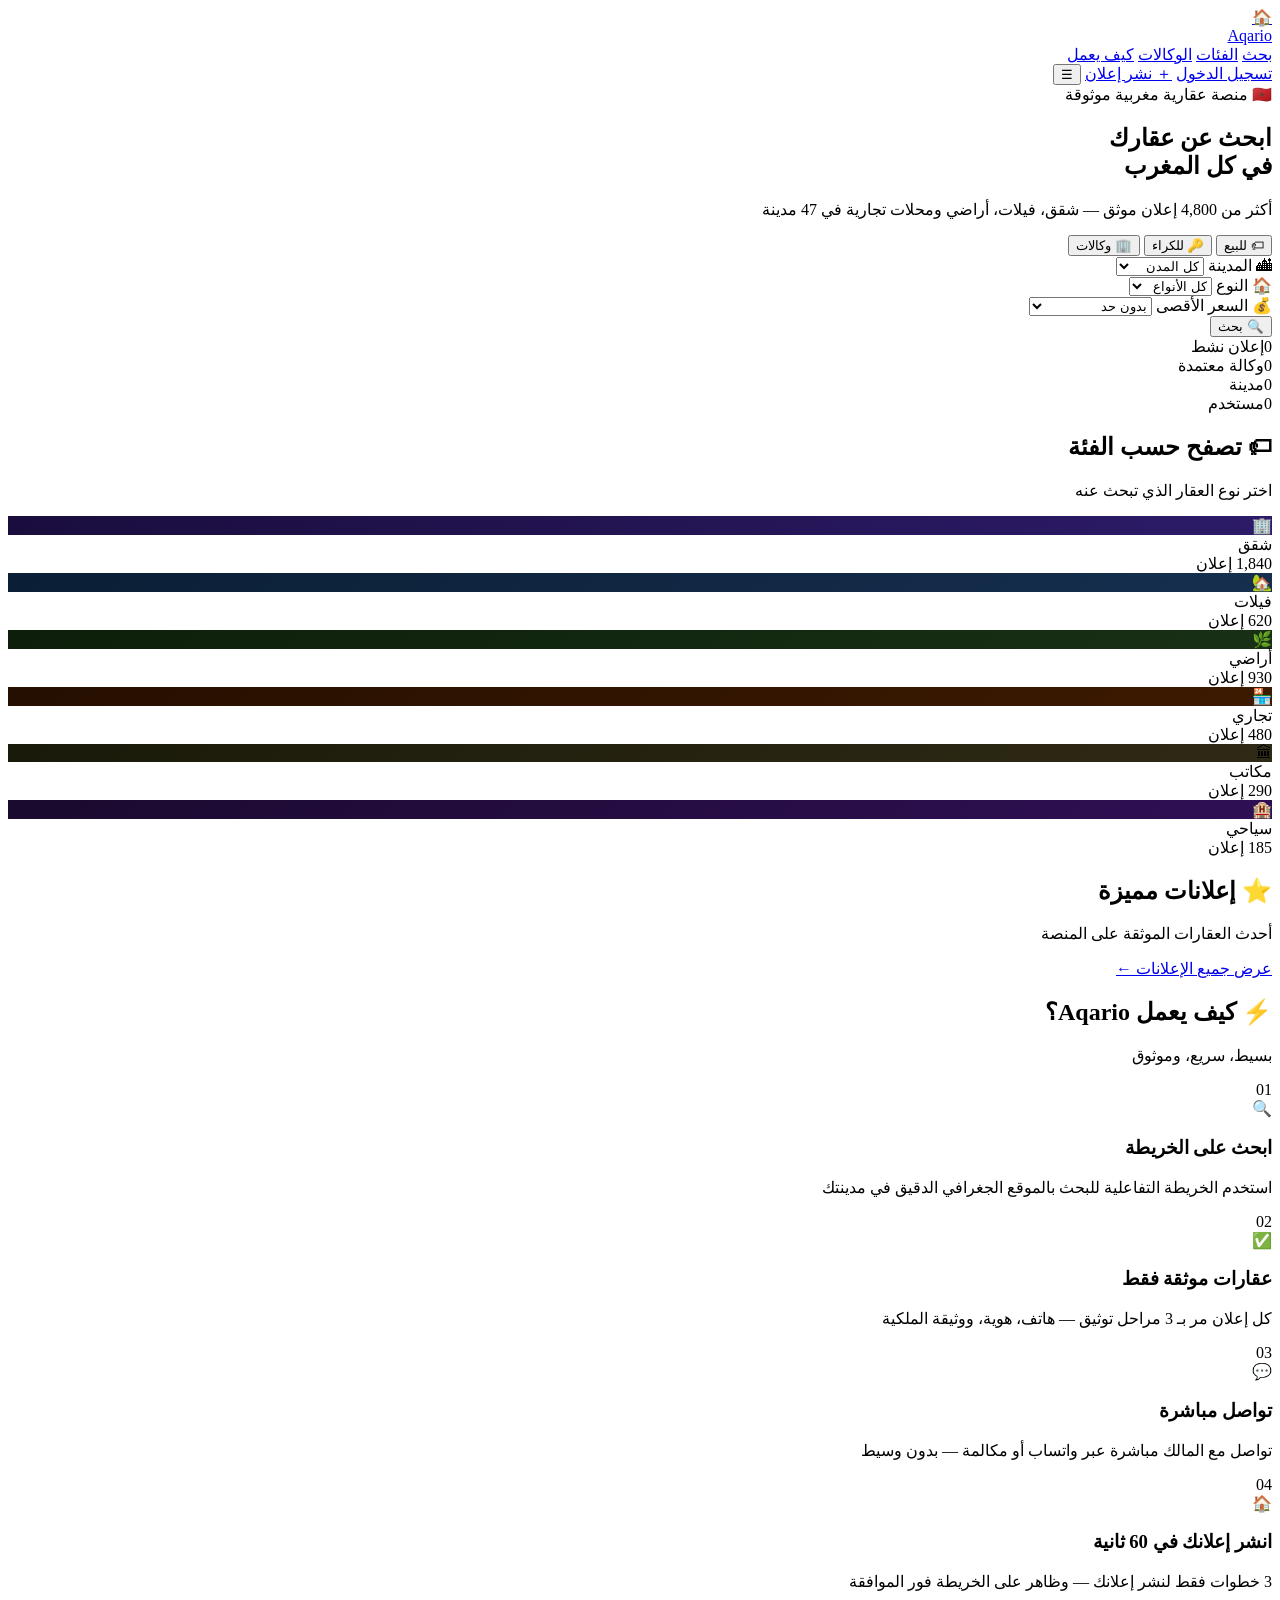
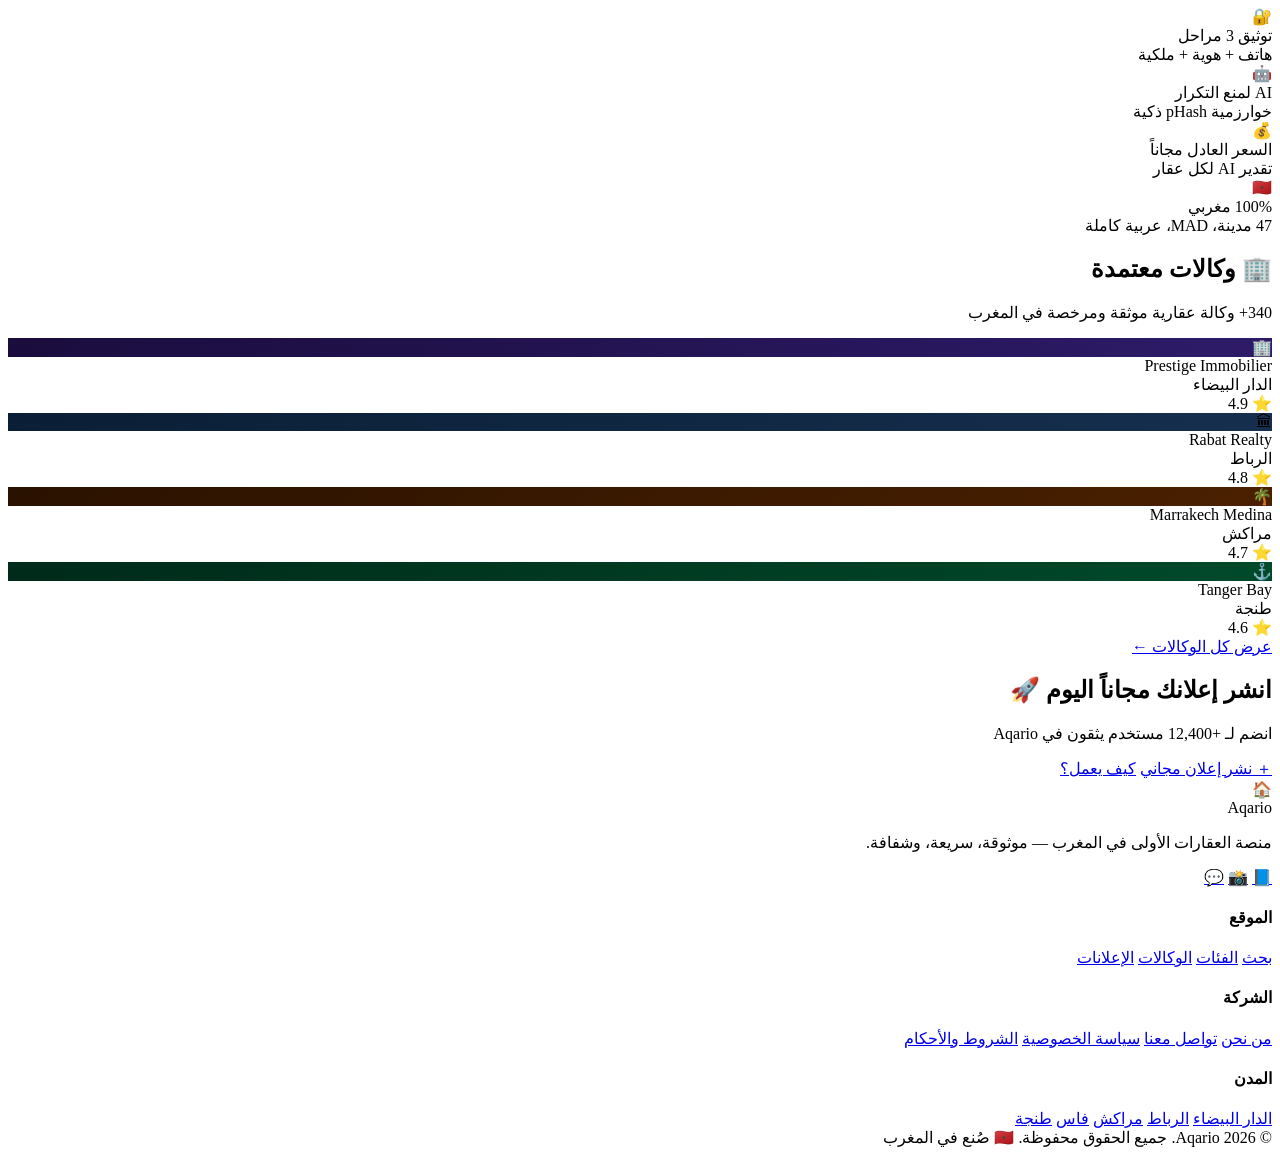
==== index.html @ 3105e743 "Add files via upload" ====
<!DOCTYPE html>
<html lang="ar" dir="rtl">
<head>
<meta charset="UTF-8">
<meta name="viewport" content="width=device-width, initial-scale=1.0">
<meta name="description" content="Aqario — منصة العقارات الأولى في المغرب. ابحث عن شقة، فيلا، أرض أو محل تجاري بسهولة وثقة.">
<meta property="og:title" content="Aqario — عقارات المغرب">
<meta property="og:description" content="منصة عقارية موثوقة للمغرب — بيع، كراء، وكالات معتمدة">
<meta property="og:image" content="images/og-cover.png">
<title>Aqario — عقارات المغرب</title>
<link rel="stylesheet" href="style.css">
<link rel="icon" href="images/favicon.png" type="image/png">
<link rel="manifest" href="manifest.json">
<link href="https://fonts.googleapis.com/css2?family=Cairo:wght@300;400;600;700;900&family=Tajawal:wght@700;800;900&display=swap" rel="stylesheet">
</head>
<body>

<!-- ══ NAV ══ -->
<nav class="navbar" id="navbar">
  <div class="nav-inner">
    <a href="index.html" class="logo">
      <div class="logo-mark">🏠</div>
      <span>Aqario</span>
    </a>
    <div class="nav-links" id="navLinks">
      <a href="#search">بحث</a>
      <a href="#categories">الفئات</a>
      <a href="#agencies">الوكالات</a>
      <a href="#how">كيف يعمل</a>
    </div>
    <div class="nav-right">
      <a href="#search" class="btn-outline">تسجيل الدخول</a>
      <a href="#search" class="btn-primary">＋ نشر إعلان</a>
      <button class="hamburger" id="hamburger" onclick="toggleMenu()">☰</button>
    </div>
  </div>
</nav>

<!-- ══ HERO ══ -->
<section class="hero" id="home">
  <div class="hero-bg">
    <div class="hero-orb orb1"></div>
    <div class="hero-orb orb2"></div>
    <div class="hero-grid"></div>
  </div>
  <div class="hero-content">
    <div class="hero-badge">🇲🇦 منصة عقارية مغربية موثوقة</div>
    <h1 class="hero-title">
      ابحث عن عقارك<br>
      <span class="gradient-text">في كل المغرب</span>
    </h1>
    <p class="hero-sub">أكثر من 4,800 إعلان موثق — شقق، فيلات، أراضي ومحلات تجارية في 47 مدينة</p>

    <!-- Search Box -->
    <div class="search-card" id="search">
      <div class="search-tabs">
        <button class="stab active" onclick="switchTab(this,'sale')">🏷 للبيع</button>
        <button class="stab" onclick="switchTab(this,'rent')">🔑 للكراء</button>
        <button class="stab" onclick="switchTab(this,'agencies')">🏢 وكالات</button>
      </div>
      <div class="search-fields">
        <div class="sf-group">
          <label>🏙 المدينة</label>
          <select id="citySelect">
            <option value="">كل المدن</option>
            <option>الدار البيضاء</option>
            <option>الرباط</option>
            <option>مراكش</option>
            <option>فاس</option>
            <option>طنجة</option>
            <option>أكادير</option>
            <option>مكناس</option>
            <option>وجدة</option>
          </select>
        </div>
        <div class="sf-group">
          <label>🏠 النوع</label>
          <select id="typeSelect">
            <option value="">كل الأنواع</option>
            <option>شقة</option>
            <option>فيلا</option>
            <option>أرض</option>
            <option>محل تجاري</option>
            <option>مكتب</option>
          </select>
        </div>
        <div class="sf-group">
          <label>💰 السعر الأقصى</label>
          <select id="priceSelect">
            <option value="">بدون حد</option>
            <option>500,000 MAD</option>
            <option>1,000,000 MAD</option>
            <option>2,000,000 MAD</option>
            <option>5,000,000 MAD</option>
            <option>+5,000,000 MAD</option>
          </select>
        </div>
        <button class="search-btn" onclick="doSearch()">🔍 بحث</button>
      </div>
    </div>

    <!-- Quick stats -->
    <div class="hero-stats">
      <div class="hs"><span class="hs-num" data-target="4800">0</span><span class="hs-lbl">إعلان نشط</span></div>
      <div class="hs-div"></div>
      <div class="hs"><span class="hs-num" data-target="340">0</span><span class="hs-lbl">وكالة معتمدة</span></div>
      <div class="hs-div"></div>
      <div class="hs"><span class="hs-num" data-target="47">0</span><span class="hs-lbl">مدينة</span></div>
      <div class="hs-div"></div>
      <div class="hs"><span class="hs-num" data-target="12400">0</span><span class="hs-lbl">مستخدم</span></div>
    </div>
  </div>
</section>

<!-- ══ CATEGORIES ══ -->
<section class="section" id="categories">
  <div class="container">
    <div class="section-head">
      <h2>🏷 تصفح حسب الفئة</h2>
      <p>اختر نوع العقار الذي تبحث عنه</p>
    </div>
    <div class="cat-grid">
      <div class="cat-card" onclick="filterCat('شقة')">
        <div class="cat-icon" style="background:linear-gradient(135deg,#1a0d3d,#2d1b69)">🏢</div>
        <div class="cat-name">شقق</div>
        <div class="cat-count">1,840 إعلان</div>
      </div>
      <div class="cat-card" onclick="filterCat('فيلا')">
        <div class="cat-icon" style="background:linear-gradient(135deg,#0a1f35,#162f4f)">🏡</div>
        <div class="cat-name">فيلات</div>
        <div class="cat-count">620 إعلان</div>
      </div>
      <div class="cat-card" onclick="filterCat('أرض')">
        <div class="cat-icon" style="background:linear-gradient(135deg,#0d1f0a,#183015)">🌿</div>
        <div class="cat-name">أراضي</div>
        <div class="cat-count">930 إعلان</div>
      </div>
      <div class="cat-card" onclick="filterCat('تجاري')">
        <div class="cat-icon" style="background:linear-gradient(135deg,#250f00,#3d1a00)">🏪</div>
        <div class="cat-name">تجاري</div>
        <div class="cat-count">480 إعلان</div>
      </div>
      <div class="cat-card" onclick="filterCat('مكتب')">
        <div class="cat-icon" style="background:linear-gradient(135deg,#1a1a0a,#2f2a15)">🏛</div>
        <div class="cat-name">مكاتب</div>
        <div class="cat-count">290 إعلان</div>
      </div>
      <div class="cat-card" onclick="filterCat('سياحي')">
        <div class="cat-icon" style="background:linear-gradient(135deg,#1a0a2e,#300f55)">🏨</div>
        <div class="cat-name">سياحي</div>
        <div class="cat-count">185 إعلان</div>
      </div>
    </div>
  </div>
</section>

<!-- ══ FEATURED LISTINGS ══ -->
<section class="section section-dark" id="listings">
  <div class="container">
    <div class="section-head">
      <h2>⭐ إعلانات مميزة</h2>
      <p>أحدث العقارات الموثقة على المنصة</p>
    </div>
    <div class="listings-grid" id="listingsGrid">
      <!-- rendered by JS -->
    </div>
    <div class="center-btn">
      <a href="#search" class="btn-primary-lg">عرض جميع الإعلانات ←</a>
    </div>
  </div>
</section>

<!-- ══ HOW IT WORKS ══ -->
<section class="section" id="how">
  <div class="container">
    <div class="section-head">
      <h2>⚡ كيف يعمل Aqario؟</h2>
      <p>بسيط، سريع، وموثوق</p>
    </div>
    <div class="steps-grid">
      <div class="step-card">
        <div class="step-num">01</div>
        <div class="step-icon">🔍</div>
        <h3>ابحث على الخريطة</h3>
        <p>استخدم الخريطة التفاعلية للبحث بالموقع الجغرافي الدقيق في مدينتك</p>
      </div>
      <div class="step-card">
        <div class="step-num">02</div>
        <div class="step-icon">✅</div>
        <h3>عقارات موثقة فقط</h3>
        <p>كل إعلان مر بـ 3 مراحل توثيق — هاتف، هوية، ووثيقة الملكية</p>
      </div>
      <div class="step-card">
        <div class="step-num">03</div>
        <div class="step-icon">💬</div>
        <h3>تواصل مباشرة</h3>
        <p>تواصل مع المالك مباشرة عبر واتساب أو مكالمة — بدون وسيط</p>
      </div>
      <div class="step-card">
        <div class="step-num">04</div>
        <div class="step-icon">🏠</div>
        <h3>انشر إعلانك في 60 ثانية</h3>
        <p>3 خطوات فقط لنشر إعلانك — وظاهر على الخريطة فور الموافقة</p>
      </div>
    </div>
  </div>
</section>

<!-- ══ TRUST BADGES ══ -->
<section class="trust-section">
  <div class="container">
    <div class="trust-grid">
      <div class="trust-item">
        <span class="trust-icon">🔐</span>
        <div>
          <div class="trust-title">توثيق 3 مراحل</div>
          <div class="trust-sub">هاتف + هوية + ملكية</div>
        </div>
      </div>
      <div class="trust-item">
        <span class="trust-icon">🤖</span>
        <div>
          <div class="trust-title">AI لمنع التكرار</div>
          <div class="trust-sub">خوارزمية pHash ذكية</div>
        </div>
      </div>
      <div class="trust-item">
        <span class="trust-icon">💰</span>
        <div>
          <div class="trust-title">السعر العادل مجاناً</div>
          <div class="trust-sub">تقدير AI لكل عقار</div>
        </div>
      </div>
      <div class="trust-item">
        <span class="trust-icon">🇲🇦</span>
        <div>
          <div class="trust-title">100% مغربي</div>
          <div class="trust-sub">47 مدينة، MAD، عربية كاملة</div>
        </div>
      </div>
    </div>
  </div>
</section>

<!-- ══ AGENCIES ══ -->
<section class="section" id="agencies">
  <div class="container">
    <div class="section-head">
      <h2>🏢 وكالات معتمدة</h2>
      <p>340+ وكالة عقارية موثقة ومرخصة في المغرب</p>
    </div>
    <div class="agencies-grid">
      <div class="agency-mini">
        <div class="am-logo" style="background:linear-gradient(135deg,#1a0d3d,#2d1b69)">🏢</div>
        <div class="am-name">Prestige Immobilier</div>
        <div class="am-city">الدار البيضاء</div>
        <div class="am-rating">⭐ 4.9</div>
      </div>
      <div class="agency-mini">
        <div class="am-logo" style="background:linear-gradient(135deg,#0a1f35,#162f4f)">🏛</div>
        <div class="am-name">Rabat Realty</div>
        <div class="am-city">الرباط</div>
        <div class="am-rating">⭐ 4.8</div>
      </div>
      <div class="agency-mini">
        <div class="am-logo" style="background:linear-gradient(135deg,#2a1200,#4a2000)">🌴</div>
        <div class="am-name">Marrakech Medina</div>
        <div class="am-city">مراكش</div>
        <div class="am-rating">⭐ 4.7</div>
      </div>
      <div class="agency-mini">
        <div class="am-logo" style="background:linear-gradient(135deg,#002a1a,#004a2a)">⚓</div>
        <div class="am-name">Tanger Bay</div>
        <div class="am-city">طنجة</div>
        <div class="am-rating">⭐ 4.6</div>
      </div>
    </div>
    <div class="center-btn">
      <a href="#" class="btn-outline-lg">عرض كل الوكالات ←</a>
    </div>
  </div>
</section>

<!-- ══ CTA ══ -->
<section class="cta-section">
  <div class="cta-inner">
    <div class="cta-orb"></div>
    <h2>انشر إعلانك مجاناً اليوم 🚀</h2>
    <p>انضم لـ +12,400 مستخدم يثقون في Aqario</p>
    <div class="cta-btns">
      <a href="#search" class="btn-primary-lg">＋ نشر إعلان مجاني</a>
      <a href="#how" class="btn-ghost-lg">كيف يعمل؟</a>
    </div>
  </div>
</section>

<!-- ══ FOOTER ══ -->
<footer class="footer">
  <div class="container">
    <div class="footer-grid">
      <div class="footer-brand">
        <div class="logo" style="margin-bottom:12px">
          <div class="logo-mark">🏠</div>
          <span>Aqario</span>
        </div>
        <p>منصة العقارات الأولى في المغرب — موثوقة، سريعة، وشفافة.</p>
        <div class="social-row">
          <a href="#" class="soc">📘</a>
          <a href="#" class="soc">📸</a>
          <a href="#" class="soc">💬</a>
        </div>
      </div>
      <div class="footer-col">
        <h4>الموقع</h4>
        <a href="#search">بحث</a>
        <a href="#categories">الفئات</a>
        <a href="#agencies">الوكالات</a>
        <a href="#listings">الإعلانات</a>
      </div>
      <div class="footer-col">
        <h4>الشركة</h4>
        <a href="#">من نحن</a>
        <a href="#">تواصل معنا</a>
        <a href="privacy.html">سياسة الخصوصية</a>
        <a href="#">الشروط والأحكام</a>
      </div>
      <div class="footer-col">
        <h4>المدن</h4>
        <a href="#">الدار البيضاء</a>
        <a href="#">الرباط</a>
        <a href="#">مراكش</a>
        <a href="#">فاس</a>
        <a href="#">طنجة</a>
      </div>
    </div>
    <div class="footer-bottom">
      <span>© 2026 Aqario. جميع الحقوق محفوظة.</span>
      <span>🇲🇦 صُنع في المغرب</span>
    </div>
  </div>
</footer>

<script src="script.js"></script>
</body>
</html>
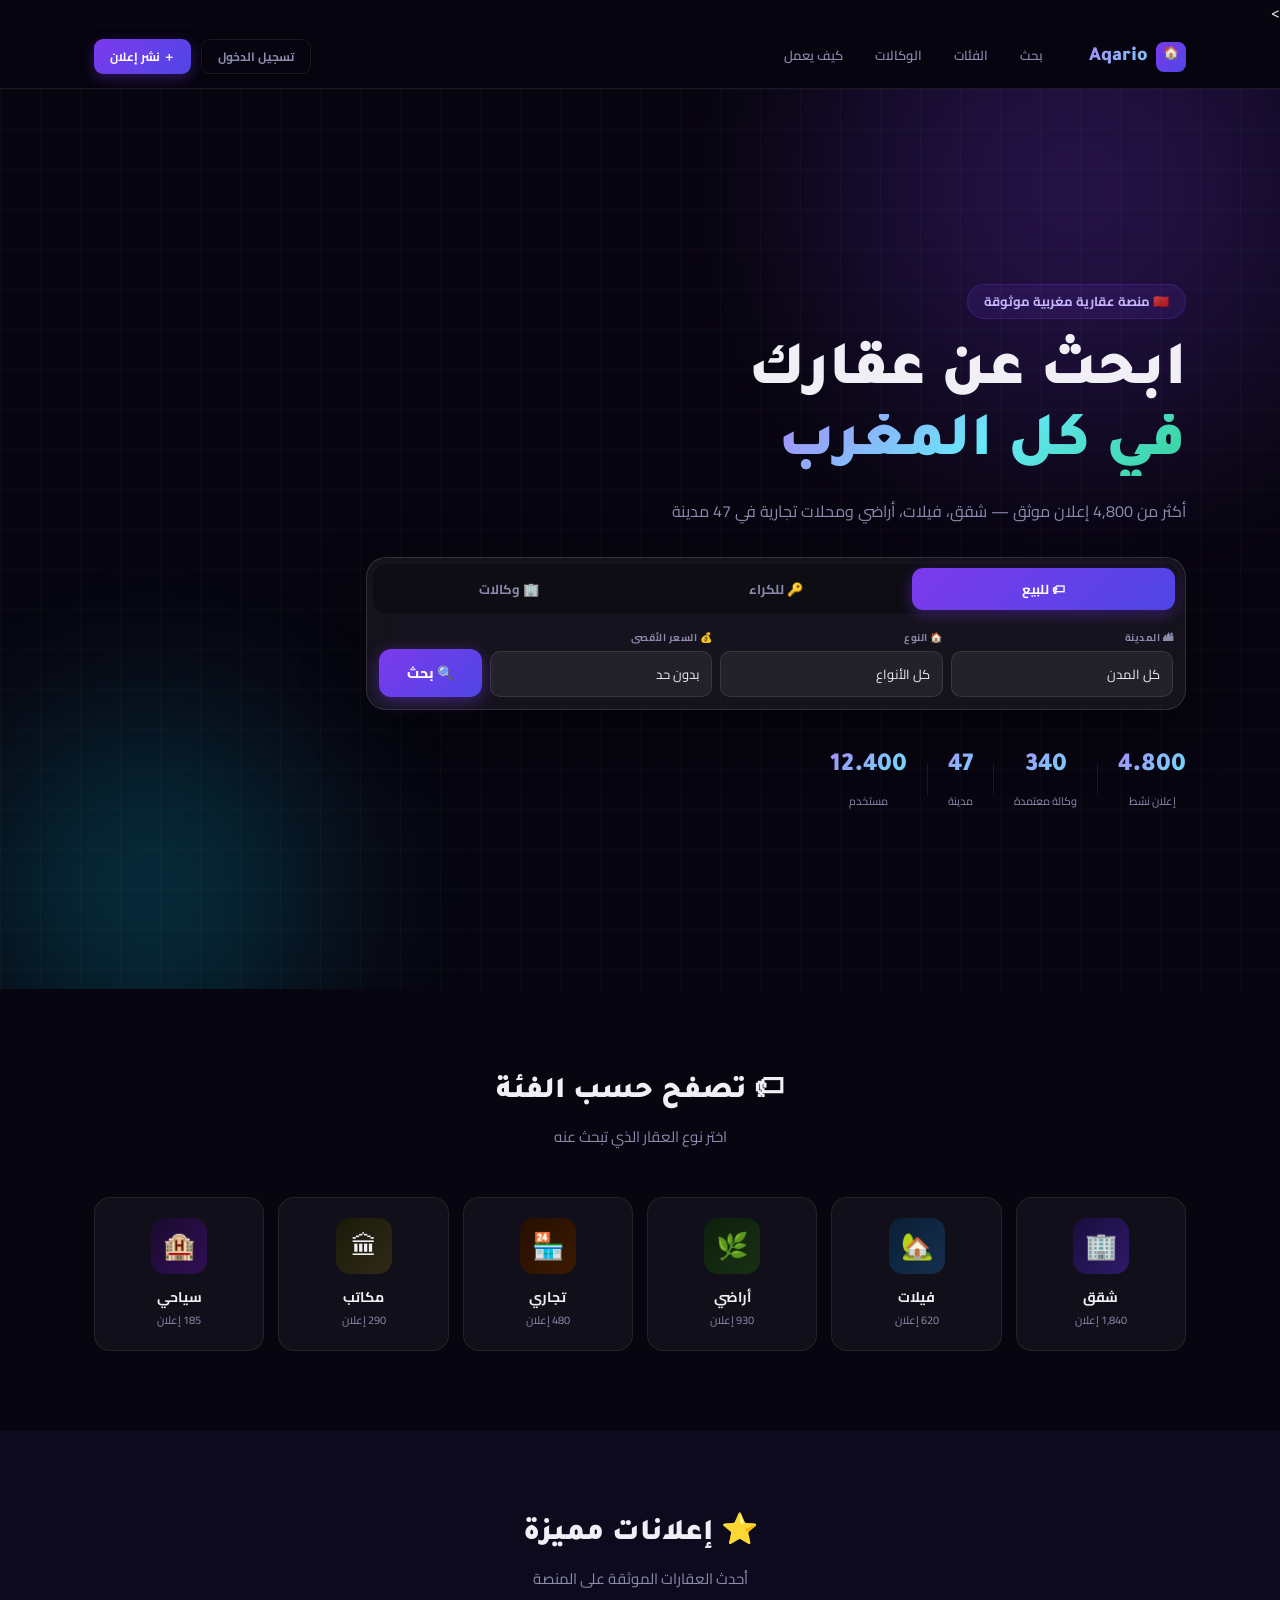
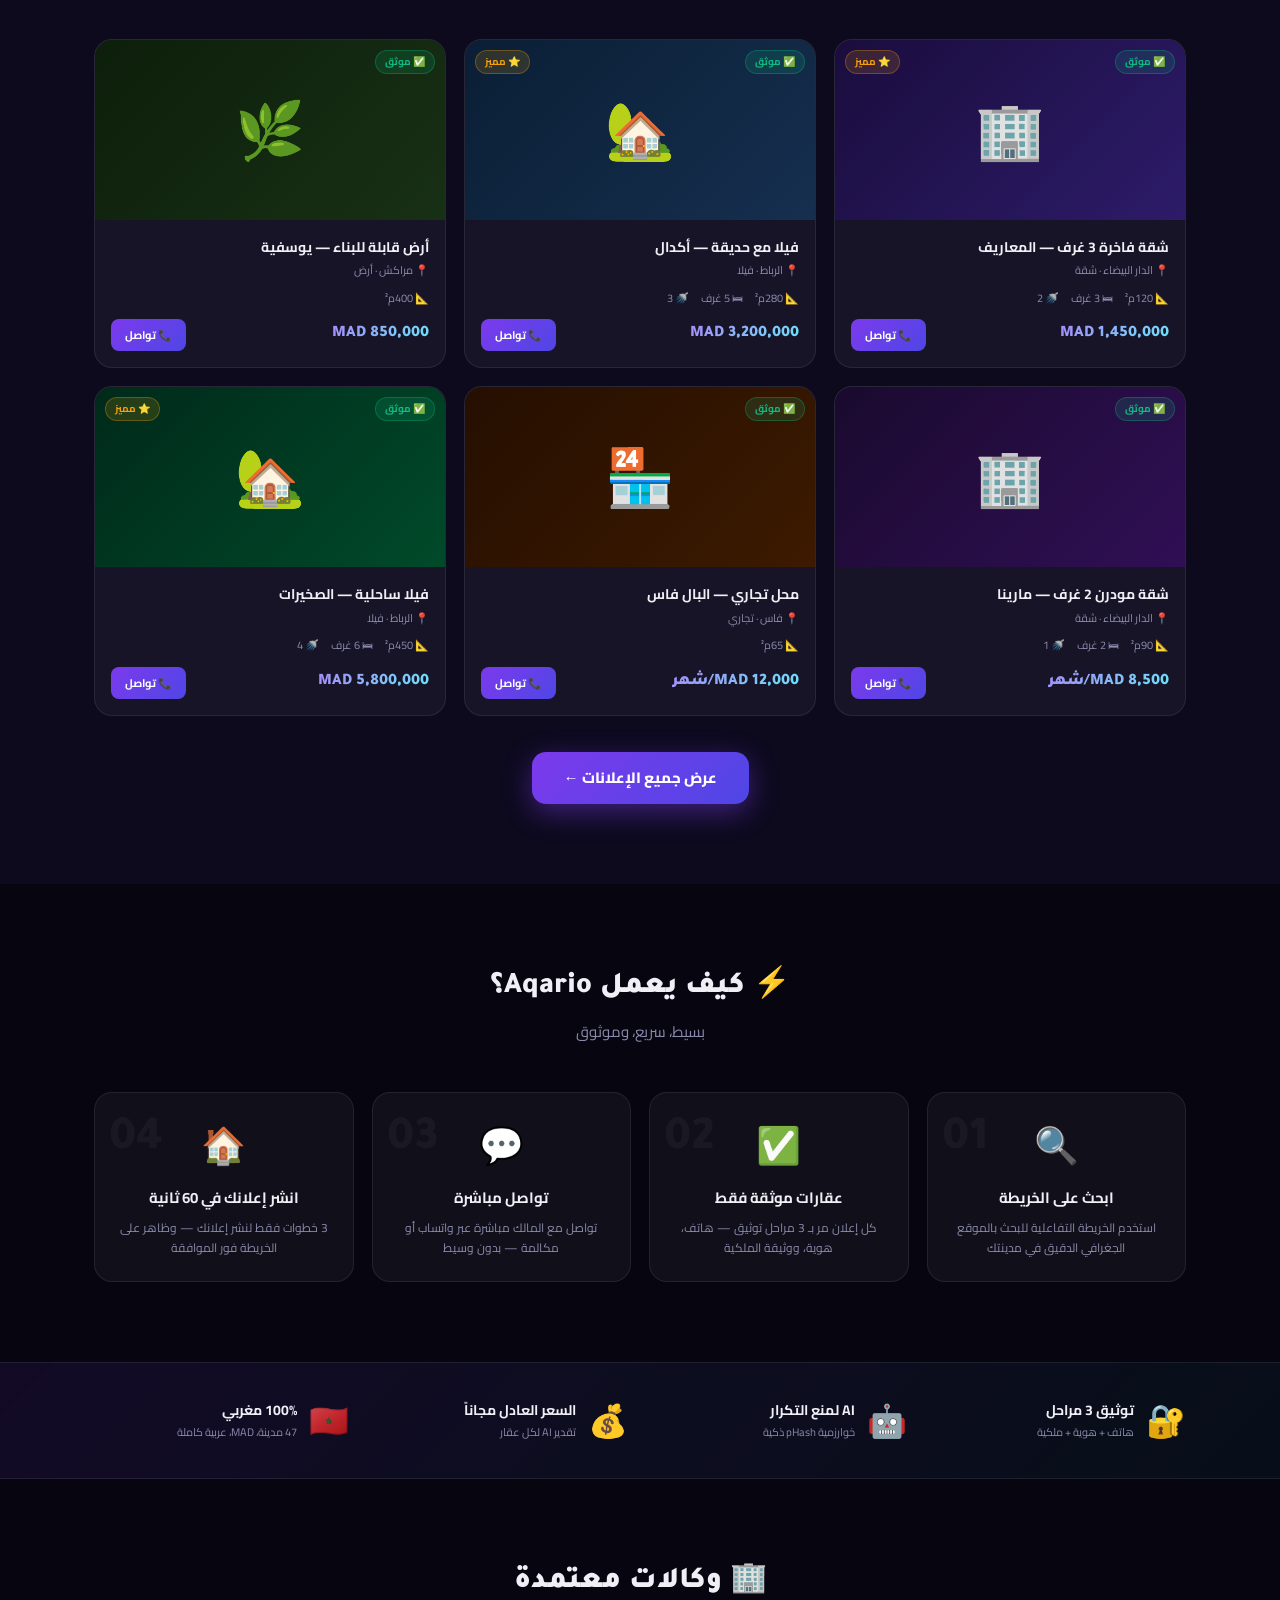
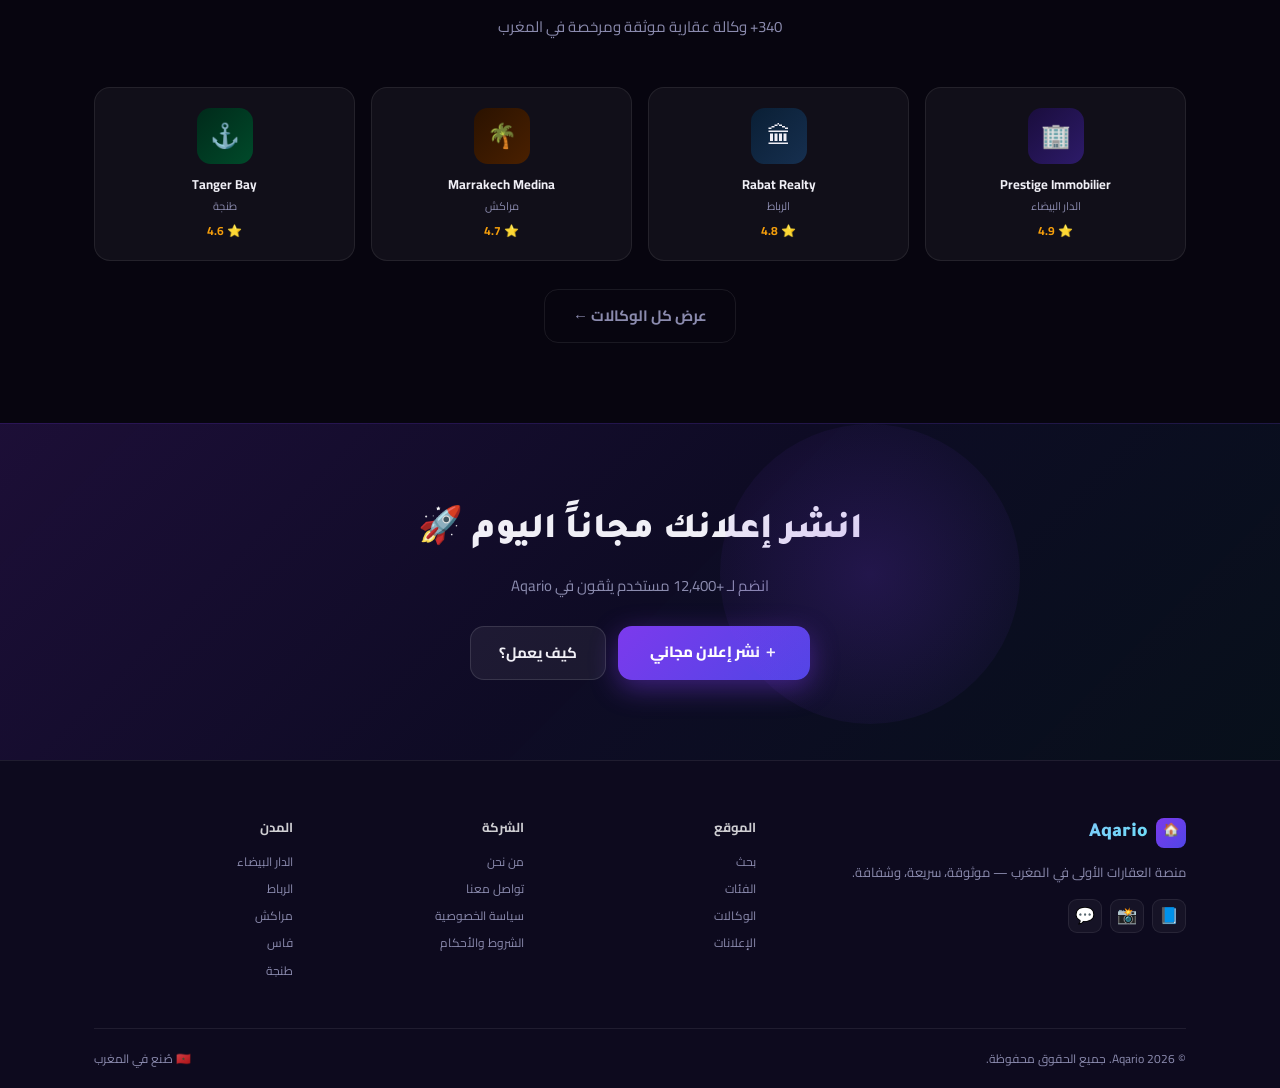
==== commit 199e972f: "Fix head tag and add favicon links" ====
--- a/index.html
+++ b/index.html
@@ -1,6 +1,7 @@
 <!DOCTYPE html>
 <html lang="ar" dir="rtl">
-<head>
+<head<link rel="icon" type="image/png" href="aqario-icon.png">
+<link rel="apple-touch-icon" href="aqario-icon.png">>
 <meta charset="UTF-8">
 <meta name="viewport" content="width=device-width, initial-scale=1.0">
 <meta name="description" content="Aqario — منصة العقارات الأولى في المغرب. ابحث عن شقة، فيلا، أرض أو محل تجاري بسهولة وثقة.">
--- a/style.css
+++ b/style.css
@@ -0,0 +1,495 @@
+/* ══════════════════════════════════════
+   AQARIO — style.css
+   منصة العقارات المغربية
+══════════════════════════════════════ */
+
+:root {
+  --bg:      #07050F;
+  --bg2:     #0D0A1E;
+  --bg3:     #110D25;
+  --card:    rgba(255,255,255,.045);
+  --border:  rgba(255,255,255,.08);
+  --primary: #7C3AED;
+  --accent:  #4F46E5;
+  --teal:    #06B6D4;
+  --gold:    #F59E0B;
+  --green:   #10B981;
+  --red:     #EF4444;
+  --text:    #F0EFF6;
+  --muted:   #8B8BAE;
+  --r:       14px;
+}
+
+/* ── RESET ── */
+*, *::before, *::after { margin:0; padding:0; box-sizing:border-box; }
+html { scroll-behavior: smooth; }
+body {
+  font-family: 'Cairo', sans-serif;
+  background: var(--bg);
+  color: var(--text);
+  overflow-x: hidden;
+  line-height: 1.6;
+}
+a { text-decoration: none; color: inherit; }
+img { max-width: 100%; display: block; }
+button { cursor: pointer; font-family: 'Cairo', sans-serif; }
+
+/* ── CONTAINER ── */
+.container { max-width: 1140px; margin: 0 auto; padding: 0 24px; }
+
+/* ── SCROLLBAR ── */
+::-webkit-scrollbar { width: 5px; }
+::-webkit-scrollbar-track { background: var(--bg2); }
+::-webkit-scrollbar-thumb { background: rgba(124,58,237,.4); border-radius: 4px; }
+
+/* ══ NAVBAR ═════════════════════════════════════════════ */
+.navbar {
+  position: sticky; top: 0; z-index: 100;
+  background: rgba(7,5,15,.92);
+  backdrop-filter: blur(24px);
+  border-bottom: 1px solid var(--border);
+  transition: box-shadow .3s;
+}
+.navbar.scrolled { box-shadow: 0 4px 24px rgba(0,0,0,.4); }
+.nav-inner {
+  max-width: 1140px; margin: 0 auto;
+  display: flex; align-items: center;
+  gap: 0; padding: 0 24px; height: 62px;
+}
+.logo {
+  display: flex; align-items: center; gap: 8px;
+  font-family: 'Tajawal', sans-serif; font-size: 20px; font-weight: 900;
+  background: linear-gradient(135deg, #A78BFA, #67E8F9);
+  -webkit-background-clip: text; -webkit-text-fill-color: transparent;
+  margin-left: 32px; flex-shrink: 0;
+}
+.logo-mark {
+  width: 30px; height: 30px; border-radius: 8px; flex-shrink: 0;
+  background: linear-gradient(135deg, var(--primary), var(--accent));
+  display: flex; align-items: center; justify-content: center;
+  font-size: 13px; -webkit-text-fill-color: initial;
+}
+.nav-links { display: flex; gap: 4px; flex: 1; }
+.nav-links a {
+  padding: 0 14px; height: 62px; display: flex; align-items: center;
+  font-size: 13px; font-weight: 600; color: var(--muted);
+  border-bottom: 2px solid transparent; transition: all .18s;
+}
+.nav-links a:hover { color: var(--text); border-bottom-color: rgba(124,58,237,.4); }
+.nav-right { display: flex; align-items: center; gap: 10px; margin-right: auto; }
+.btn-outline {
+  padding: 7px 16px; border-radius: 9px; font-size: 12px; font-weight: 700;
+  border: 1px solid var(--border); color: var(--muted);
+  background: transparent; transition: all .18s;
+}
+.btn-outline:hover { border-color: rgba(124,58,237,.35); color: var(--text); }
+.btn-primary {
+  padding: 8px 16px; border-radius: 9px; font-size: 12px; font-weight: 700;
+  background: linear-gradient(135deg, var(--primary), var(--accent));
+  border: none; color: #fff; -webkit-text-fill-color: #fff;
+  box-shadow: 0 4px 14px rgba(124,58,237,.35); transition: all .2s;
+}
+.btn-primary:hover { transform: translateY(-1px); box-shadow: 0 6px 20px rgba(124,58,237,.5); }
+.hamburger {
+  display: none; background: transparent; border: 1px solid var(--border);
+  border-radius: 8px; width: 36px; height: 36px;
+  color: var(--text); font-size: 16px; align-items: center; justify-content: center;
+}
+
+/* ══ HERO ════════════════════════════════════════════════ */
+.hero {
+  position: relative; min-height: 100vh;
+  display: flex; align-items: center; overflow: hidden;
+}
+.hero-bg {
+  position: absolute; inset: 0; z-index: 0; pointer-events: none;
+}
+.hero-orb {
+  position: absolute; border-radius: 50%;
+  filter: blur(80px); opacity: .3;
+}
+.orb1 {
+  width: 600px; height: 600px; top: -200px; right: -100px;
+  background: radial-gradient(circle, var(--primary), transparent);
+}
+.orb2 {
+  width: 400px; height: 400px; bottom: -100px; left: -50px;
+  background: radial-gradient(circle, var(--teal), transparent);
+}
+.hero-grid {
+  position: absolute; inset: 0;
+  background-image:
+    linear-gradient(rgba(255,255,255,.025) 1px, transparent 1px),
+    linear-gradient(90deg, rgba(255,255,255,.025) 1px, transparent 1px);
+  background-size: 40px 40px;
+}
+.hero-content {
+  position: relative; z-index: 1;
+  max-width: 1140px; margin: 0 auto; padding: 80px 24px 60px;
+  width: 100%;
+}
+.hero-badge {
+  display: inline-flex; align-items: center; gap: 7px;
+  padding: 6px 16px; border-radius: 20px; font-size: 13px; font-weight: 700;
+  background: rgba(124,58,237,.12); border: 1px solid rgba(124,58,237,.25);
+  color: #C4B5FD; margin-bottom: 20px;
+  animation: fadeUp .5s ease both;
+}
+.hero-title {
+  font-family: 'Tajawal', sans-serif; font-size: clamp(36px, 6vw, 62px);
+  font-weight: 900; line-height: 1.15; margin-bottom: 16px;
+  animation: fadeUp .5s ease .1s both;
+}
+.gradient-text {
+  background: linear-gradient(135deg, #A78BFA 0%, #67E8F9 50%, #34D399 100%);
+  -webkit-background-clip: text; -webkit-text-fill-color: transparent;
+}
+.hero-sub {
+  font-size: 16px; color: var(--muted); max-width: 520px;
+  margin-bottom: 32px; line-height: 1.7;
+  animation: fadeUp .5s ease .2s both;
+}
+
+/* Search Card */
+.search-card {
+  background: rgba(255,255,255,.06);
+  border: 1px solid rgba(255,255,255,.12);
+  border-radius: 20px; padding: 6px;
+  max-width: 820px; margin-bottom: 36px;
+  backdrop-filter: blur(20px);
+  box-shadow: 0 20px 60px rgba(0,0,0,.4);
+  animation: fadeUp .5s ease .3s both;
+}
+.search-tabs {
+  display: flex; gap: 4px; padding: 4px;
+  background: rgba(0,0,0,.3); border-radius: 14px;
+  margin-bottom: 8px;
+}
+.stab {
+  flex: 1; padding: 9px; border-radius: 11px;
+  border: none; background: transparent;
+  font-size: 13px; font-weight: 700; color: var(--muted);
+  transition: all .18s;
+}
+.stab.active {
+  background: linear-gradient(135deg, var(--primary), var(--accent));
+  color: #fff; -webkit-text-fill-color: #fff;
+  box-shadow: 0 4px 14px rgba(124,58,237,.4);
+}
+.search-fields {
+  display: flex; gap: 8px; padding: 8px 6px 6px; align-items: flex-end;
+  flex-wrap: wrap;
+}
+.sf-group { flex: 1; min-width: 140px; }
+.sf-group label {
+  display: block; font-size: 10px; font-weight: 700;
+  color: var(--muted); margin-bottom: 5px; text-transform: uppercase; letter-spacing: .5px;
+}
+.sf-group select {
+  width: 100%; padding: 10px 12px; border-radius: 10px;
+  background: rgba(255,255,255,.06); border: 1px solid rgba(255,255,255,.1);
+  color: var(--text); font-family: 'Cairo', sans-serif; font-size: 13px;
+  outline: none; cursor: pointer; appearance: none;
+}
+.sf-group select option { background: #110d24; }
+.search-btn {
+  padding: 11px 28px; border-radius: 12px; border: none;
+  background: linear-gradient(135deg, var(--primary), var(--accent));
+  color: #fff; -webkit-text-fill-color: #fff;
+  font-size: 14px; font-weight: 800;
+  box-shadow: 0 4px 16px rgba(124,58,237,.45); transition: all .2s;
+  white-space: nowrap;
+}
+.search-btn:hover { transform: translateY(-1px); box-shadow: 0 6px 24px rgba(124,58,237,.6); }
+
+/* Hero stats */
+.hero-stats {
+  display: flex; align-items: center; gap: 20px;
+  animation: fadeUp .5s ease .4s both;
+  flex-wrap: wrap;
+}
+.hs { text-align: center; }
+.hs-num {
+  display: block; font-family: 'Tajawal', sans-serif;
+  font-size: 26px; font-weight: 900;
+  background: linear-gradient(135deg, #A78BFA, #67E8F9);
+  -webkit-background-clip: text; -webkit-text-fill-color: transparent;
+}
+.hs-lbl { font-size: 11px; color: var(--muted); }
+.hs-div { width: 1px; height: 32px; background: var(--border); }
+
+/* ══ SECTIONS ════════════════════════════════════════════ */
+.section { padding: 80px 0; }
+.section-dark { background: var(--bg2); }
+.section-head { text-align: center; margin-bottom: 48px; }
+.section-head h2 {
+  font-family: 'Tajawal', sans-serif; font-size: 30px; font-weight: 900;
+  margin-bottom: 8px;
+}
+.section-head p { font-size: 15px; color: var(--muted); }
+
+/* ══ CATEGORIES ══════════════════════════════════════════ */
+.cat-grid {
+  display: grid; grid-template-columns: repeat(6, 1fr); gap: 14px;
+}
+.cat-card {
+  background: var(--card); border: 1px solid var(--border);
+  border-radius: 16px; padding: 20px 14px; text-align: center;
+  cursor: pointer; transition: all .22s;
+}
+.cat-card:hover {
+  border-color: rgba(124,58,237,.35);
+  transform: translateY(-4px);
+  box-shadow: 0 10px 30px rgba(0,0,0,.3);
+}
+.cat-icon {
+  width: 56px; height: 56px; border-radius: 14px;
+  display: flex; align-items: center; justify-content: center;
+  font-size: 26px; margin: 0 auto 12px;
+}
+.cat-name { font-size: 14px; font-weight: 700; margin-bottom: 4px; }
+.cat-count { font-size: 11px; color: var(--muted); }
+
+/* ══ LISTINGS GRID ═══════════════════════════════════════ */
+.listings-grid {
+  display: grid; grid-template-columns: repeat(3, 1fr); gap: 18px;
+  margin-bottom: 36px;
+}
+.listing-card {
+  background: var(--card); border: 1px solid var(--border);
+  border-radius: 18px; overflow: hidden; cursor: pointer;
+  transition: all .22s;
+}
+.listing-card:hover {
+  border-color: rgba(124,58,237,.3);
+  transform: translateY(-3px);
+  box-shadow: 0 12px 36px rgba(0,0,0,.35);
+}
+.lc-img {
+  height: 180px; display: flex; align-items: center; justify-content: center;
+  font-size: 56px; position: relative; overflow: hidden;
+}
+.lc-badge {
+  position: absolute; top: 10px; right: 10px;
+  padding: 3px 9px; border-radius: 20px; font-size: 10px; font-weight: 700;
+  background: rgba(16,185,129,.15); border: 1px solid rgba(16,185,129,.3);
+  color: var(--green);
+}
+.lc-featured {
+  position: absolute; top: 10px; left: 10px;
+  padding: 3px 9px; border-radius: 20px; font-size: 10px; font-weight: 700;
+  background: rgba(245,158,11,.15); border: 1px solid rgba(245,158,11,.3);
+  color: var(--gold);
+}
+.lc-body { padding: 16px; }
+.lc-title { font-size: 14px; font-weight: 700; margin-bottom: 4px; }
+.lc-city { font-size: 11px; color: var(--muted); margin-bottom: 10px; }
+.lc-specs { display: flex; gap: 12px; margin-bottom: 12px; }
+.lc-spec { font-size: 11px; color: var(--muted); }
+.lc-footer { display: flex; align-items: center; justify-content: space-between; }
+.lc-price {
+  font-family: 'Tajawal', sans-serif; font-size: 16px; font-weight: 900;
+  background: linear-gradient(135deg, #A78BFA, #67E8F9);
+  -webkit-background-clip: text; -webkit-text-fill-color: transparent;
+}
+.lc-contact {
+  padding: 6px 14px; border-radius: 8px; border: none; font-size: 11px; font-weight: 700;
+  background: linear-gradient(135deg, var(--primary), var(--accent));
+  color: #fff; -webkit-text-fill-color: #fff; transition: all .18s;
+}
+.lc-contact:hover { transform: scale(1.05); }
+
+/* ══ STEPS ═══════════════════════════════════════════════ */
+.steps-grid {
+  display: grid; grid-template-columns: repeat(4, 1fr); gap: 18px;
+}
+.step-card {
+  background: var(--card); border: 1px solid var(--border);
+  border-radius: 18px; padding: 24px; text-align: center;
+  transition: all .22s; position: relative; overflow: hidden;
+}
+.step-card:hover {
+  border-color: rgba(124,58,237,.3);
+  transform: translateY(-3px);
+}
+.step-num {
+  font-family: 'Tajawal', sans-serif; font-size: 48px; font-weight: 900;
+  position: absolute; top: 10px; left: 14px;
+  color: rgba(255,255,255,.04); pointer-events: none;
+}
+.step-icon { font-size: 36px; margin-bottom: 12px; }
+.step-card h3 { font-size: 15px; font-weight: 700; margin-bottom: 8px; }
+.step-card p { font-size: 12px; color: var(--muted); line-height: 1.6; }
+
+/* ══ TRUST ═══════════════════════════════════════════════ */
+.trust-section {
+  background: linear-gradient(135deg, rgba(124,58,237,.1), rgba(6,182,212,.05));
+  border-top: 1px solid var(--border); border-bottom: 1px solid var(--border);
+  padding: 32px 0;
+}
+.trust-grid {
+  display: grid; grid-template-columns: repeat(4, 1fr); gap: 24px;
+}
+.trust-item {
+  display: flex; align-items: center; gap: 12px;
+}
+.trust-icon { font-size: 32px; flex-shrink: 0; }
+.trust-title { font-size: 14px; font-weight: 700; margin-bottom: 3px; }
+.trust-sub { font-size: 11px; color: var(--muted); }
+
+/* ══ AGENCIES ════════════════════════════════════════════ */
+.agencies-grid {
+  display: grid; grid-template-columns: repeat(4, 1fr); gap: 16px;
+  margin-bottom: 28px;
+}
+.agency-mini {
+  background: var(--card); border: 1px solid var(--border);
+  border-radius: 16px; padding: 20px; text-align: center;
+  cursor: pointer; transition: all .22s;
+}
+.agency-mini:hover {
+  border-color: rgba(124,58,237,.3);
+  transform: translateY(-3px);
+}
+.am-logo {
+  width: 56px; height: 56px; border-radius: 14px;
+  display: flex; align-items: center; justify-content: center;
+  font-size: 24px; margin: 0 auto 10px;
+}
+.am-name { font-size: 13px; font-weight: 700; margin-bottom: 3px; }
+.am-city { font-size: 11px; color: var(--muted); margin-bottom: 6px; }
+.am-rating { font-size: 12px; font-weight: 700; color: var(--gold); }
+
+/* ══ CTA ═════════════════════════════════════════════════ */
+.cta-section {
+  background: linear-gradient(135deg, rgba(124,58,237,.18), rgba(79,70,229,.1), rgba(6,182,212,.06));
+  border-top: 1px solid rgba(124,58,237,.2);
+  padding: 80px 24px; text-align: center; position: relative; overflow: hidden;
+}
+.cta-orb {
+  position: absolute; top: -80px; right: -80px;
+  width: 300px; height: 300px; border-radius: 50%;
+  background: radial-gradient(circle, rgba(124,58,237,.2), transparent);
+  pointer-events: none;
+}
+.cta-inner { position: relative; z-index: 1; max-width: 600px; margin: 0 auto; }
+.cta-inner h2 {
+  font-family: 'Tajawal', sans-serif; font-size: 36px; font-weight: 900;
+  margin-bottom: 12px;
+}
+.cta-inner p { font-size: 15px; color: var(--muted); margin-bottom: 28px; }
+.cta-btns { display: flex; gap: 12px; justify-content: center; flex-wrap: wrap; }
+.btn-primary-lg {
+  display: inline-block; padding: 14px 32px; border-radius: 14px;
+  background: linear-gradient(135deg, var(--primary), var(--accent));
+  color: #fff; font-size: 15px; font-weight: 800;
+  box-shadow: 0 8px 28px rgba(124,58,237,.45); transition: all .22s;
+}
+.btn-primary-lg:hover { transform: translateY(-2px); box-shadow: 0 12px 36px rgba(124,58,237,.6); }
+.btn-outline-lg {
+  display: inline-block; padding: 14px 28px; border-radius: 14px;
+  border: 1px solid var(--border); color: var(--muted); font-size: 15px; font-weight: 700;
+  transition: all .2s;
+}
+.btn-outline-lg:hover { border-color: rgba(124,58,237,.35); color: var(--text); }
+.btn-ghost-lg {
+  display: inline-block; padding: 14px 28px; border-radius: 14px;
+  background: rgba(255,255,255,.06); border: 1px solid rgba(255,255,255,.12);
+  color: var(--text); font-size: 15px; font-weight: 700; transition: all .2s;
+}
+.btn-ghost-lg:hover { background: rgba(255,255,255,.1); }
+
+/* ══ FOOTER ══════════════════════════════════════════════ */
+.footer {
+  background: var(--bg2);
+  border-top: 1px solid var(--border);
+  padding: 56px 0 0;
+}
+.footer-grid {
+  display: grid; grid-template-columns: 2fr 1fr 1fr 1fr; gap: 32px;
+  margin-bottom: 40px;
+}
+.footer-brand p { font-size: 13px; color: var(--muted); line-height: 1.7; margin-bottom: 16px; }
+.social-row { display: flex; gap: 8px; }
+.soc {
+  width: 34px; height: 34px; border-radius: 9px; border: 1px solid var(--border);
+  background: rgba(255,255,255,.04); display: flex; align-items: center;
+  justify-content: center; font-size: 16px; transition: all .18s; cursor: pointer;
+}
+.soc:hover { border-color: rgba(124,58,237,.35); }
+.footer-col h4 {
+  font-size: 13px; font-weight: 700; margin-bottom: 14px;
+  color: rgba(255,255,255,.8);
+}
+.footer-col a {
+  display: block; font-size: 12px; color: var(--muted);
+  margin-bottom: 8px; transition: color .16s;
+}
+.footer-col a:hover { color: var(--text); }
+.footer-bottom {
+  display: flex; justify-content: space-between; align-items: center;
+  padding: 20px 0; border-top: 1px solid var(--border);
+  font-size: 12px; color: var(--muted);
+}
+
+/* ══ UTILS ═══════════════════════════════════════════════ */
+.center-btn { text-align: center; }
+
+/* ══ ANIMATIONS ══════════════════════════════════════════ */
+@keyframes fadeUp {
+  from { opacity: 0; transform: translateY(14px); }
+  to   { opacity: 1; transform: translateY(0); }
+}
+.reveal {
+  opacity: 0; transform: translateY(20px);
+  transition: opacity .5s ease, transform .5s ease;
+}
+.reveal.visible { opacity: 1; transform: translateY(0); }
+
+/* ══ RESPONSIVE ══════════════════════════════════════════ */
+@media (max-width: 1024px) {
+  .cat-grid { grid-template-columns: repeat(3, 1fr); }
+  .listings-grid { grid-template-columns: repeat(2, 1fr); }
+  .steps-grid { grid-template-columns: repeat(2, 1fr); }
+  .trust-grid { grid-template-columns: repeat(2, 1fr); }
+  .footer-grid { grid-template-columns: 1fr 1fr; }
+}
+
+@media (max-width: 768px) {
+  .nav-links { display: none; }
+  .nav-links.open {
+    display: flex; flex-direction: column;
+    position: fixed; top: 62px; right: 0; left: 0;
+    background: rgba(7,5,15,.97); backdrop-filter: blur(20px);
+    padding: 20px; border-bottom: 1px solid var(--border);
+    z-index: 99;
+  }
+  .nav-links.open a { height: auto; padding: 12px 0; border-bottom: 1px solid var(--border); }
+  .hamburger { display: flex; }
+  .btn-outline { display: none; }
+
+  .hero-content { padding: 60px 24px 40px; }
+  .search-fields { flex-direction: column; }
+  .sf-group { width: 100%; }
+  .search-btn { width: 100%; }
+  .hero-stats { justify-content: center; }
+
+  .cat-grid { grid-template-columns: repeat(2, 1fr); }
+  .listings-grid { grid-template-columns: 1fr; }
+  .steps-grid { grid-template-columns: 1fr; }
+  .trust-grid { grid-template-columns: 1fr; gap: 14px; }
+  .agencies-grid { grid-template-columns: repeat(2, 1fr); }
+  .footer-grid { grid-template-columns: 1fr; }
+  .footer-bottom { flex-direction: column; gap: 8px; text-align: center; }
+
+  .cta-btns { flex-direction: column; align-items: center; }
+  .btn-primary-lg, .btn-ghost-lg { width: 100%; text-align: center; }
+}
+
+@media (max-width: 480px) {
+  .hero-title { font-size: 32px; }
+  .cat-grid { grid-template-columns: repeat(3, 1fr); gap: 9px; }
+  .cat-card { padding: 14px 8px; }
+  .cat-icon { width: 44px; height: 44px; font-size: 20px; }
+  .agencies-grid { grid-template-columns: repeat(2, 1fr); }
+}
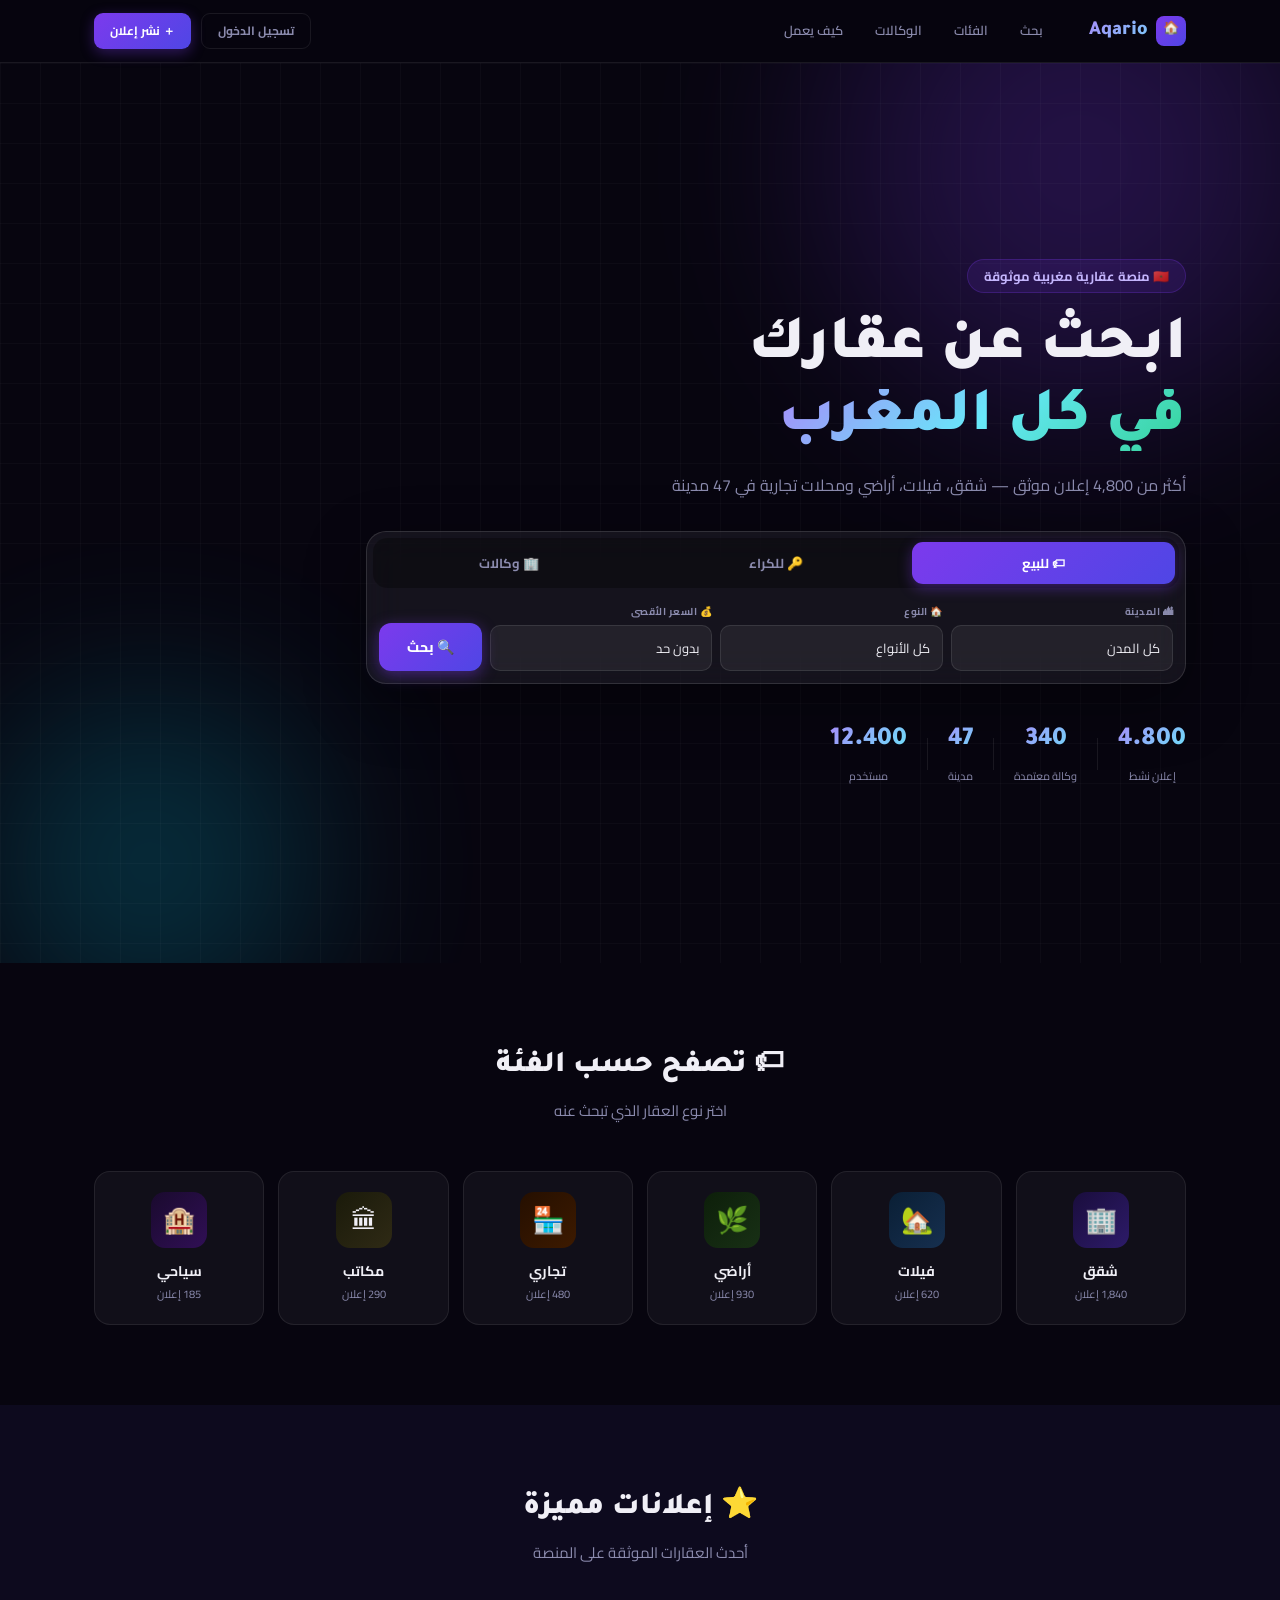
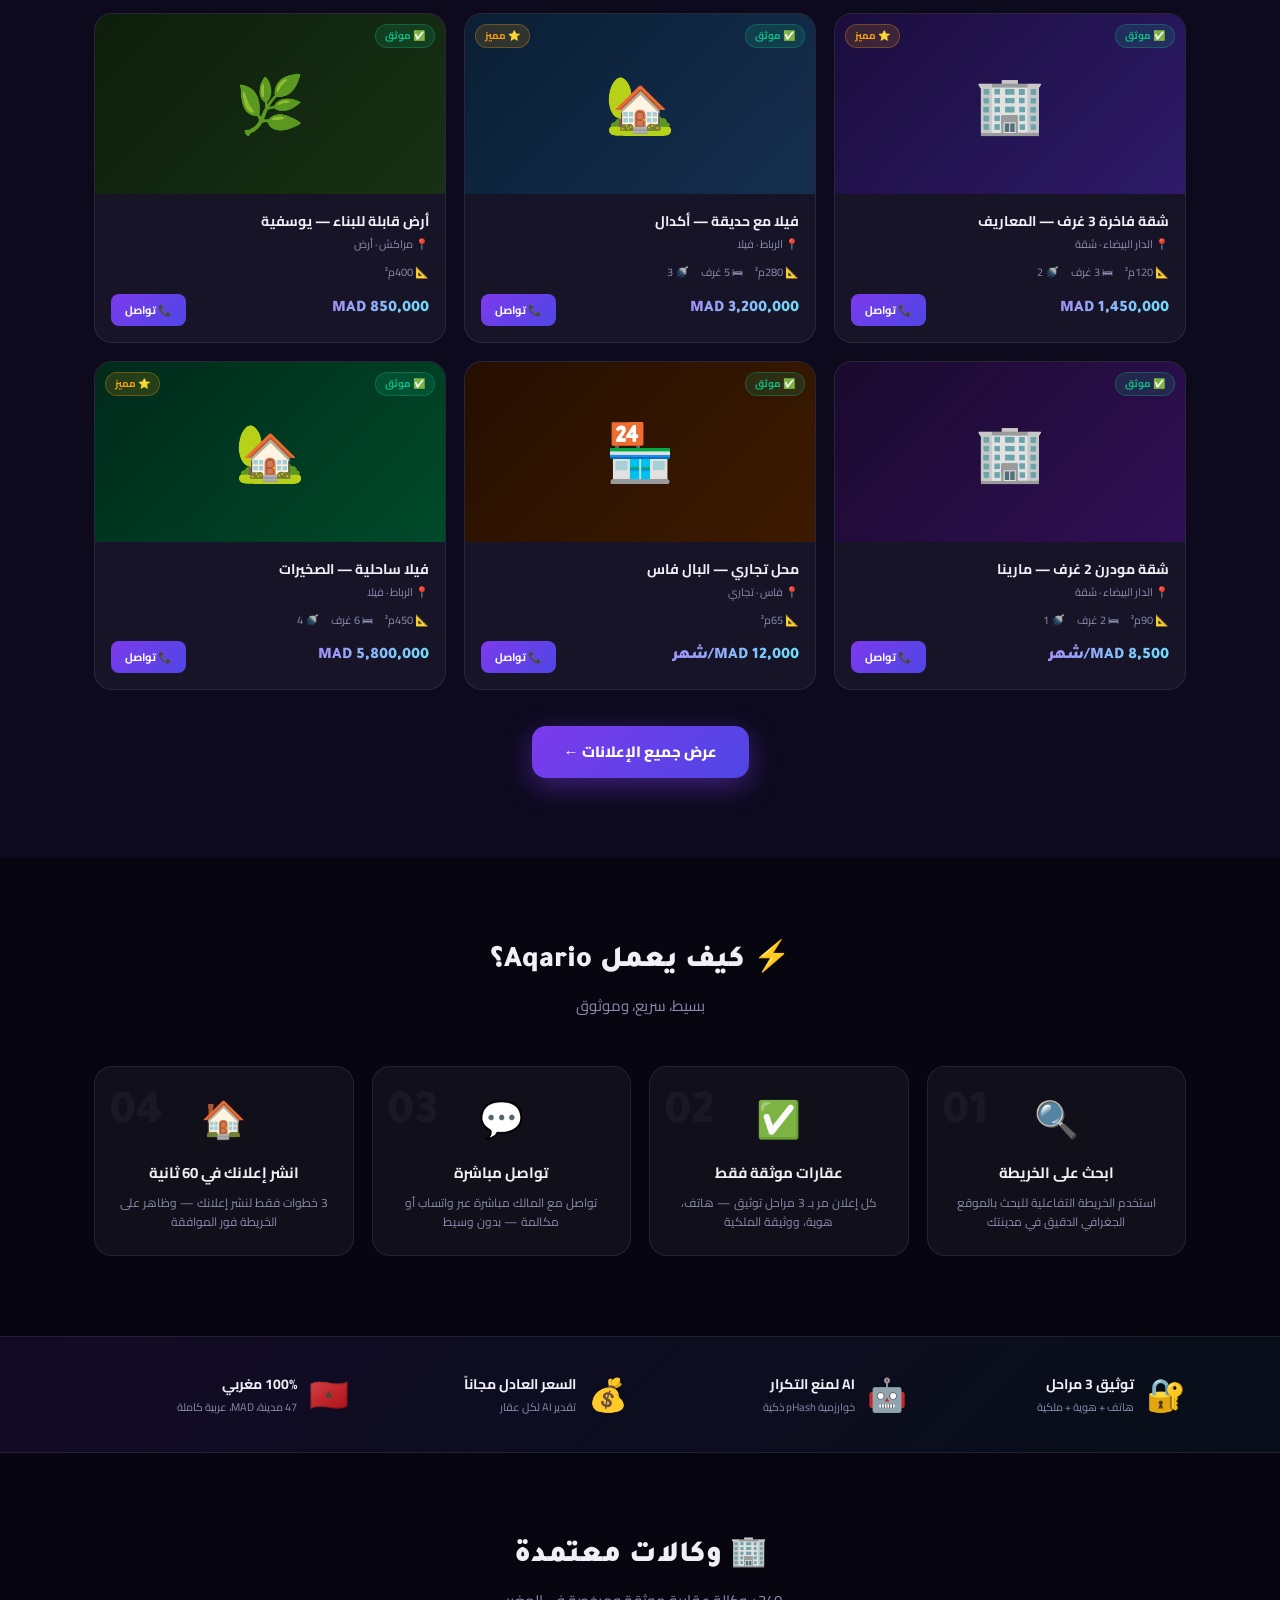
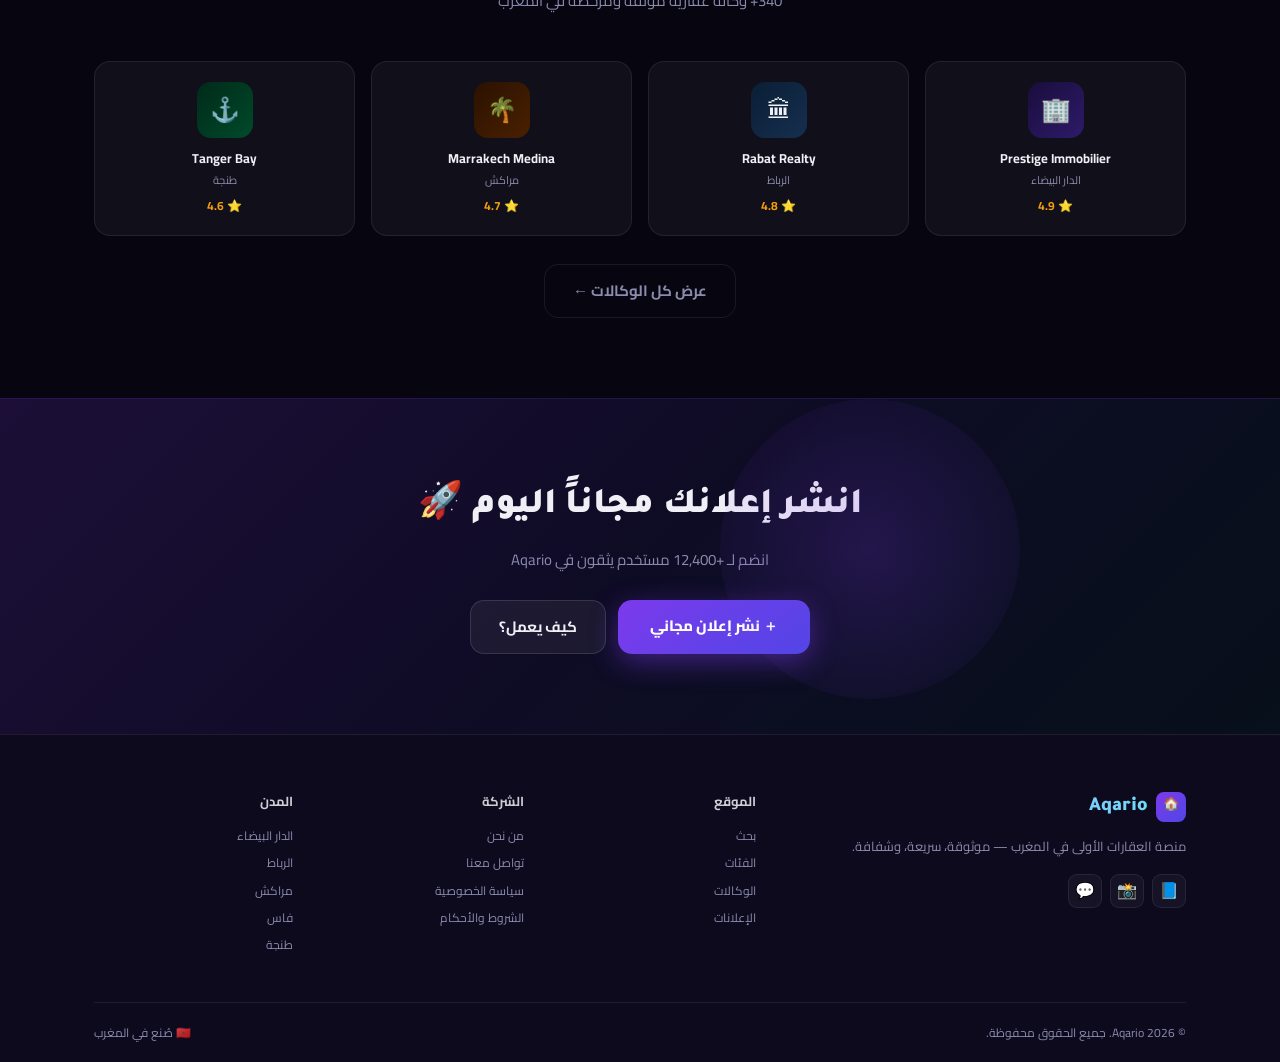
==== commit 1fcb9af5: "Fix head tag and add manifest link Added manifest link and corrected head tag structure." ====
--- a/index.html
+++ b/index.html
@@ -1,7 +1,9 @@
 <!DOCTYPE html>
 <html lang="ar" dir="rtl">
-<head<link rel="icon" type="image/png" href="aqario-icon.png">
-<link rel="apple-touch-icon" href="aqario-icon.png">>
+<head> 
+<link rel="icon" type="image/png" href="images/aqario-icon.png">
+<link rel="apple-touch-icon" href="images/aqario-icon.png">
+<link rel="manifest" href="manifest.json">
 <meta charset="UTF-8">
 <meta name="viewport" content="width=device-width, initial-scale=1.0">
 <meta name="description" content="Aqario — منصة العقارات الأولى في المغرب. ابحث عن شقة، فيلا، أرض أو محل تجاري بسهولة وثقة.">
@@ -10,7 +12,6 @@
 <meta property="og:image" content="images/og-cover.png">
 <title>Aqario — عقارات المغرب</title>
 <link rel="stylesheet" href="style.css">
-<link rel="icon" href="images/favicon.png" type="image/png">
 <link rel="manifest" href="manifest.json">
 <link href="https://fonts.googleapis.com/css2?family=Cairo:wght@300;400;600;700;900&family=Tajawal:wght@700;800;900&display=swap" rel="stylesheet">
 </head>
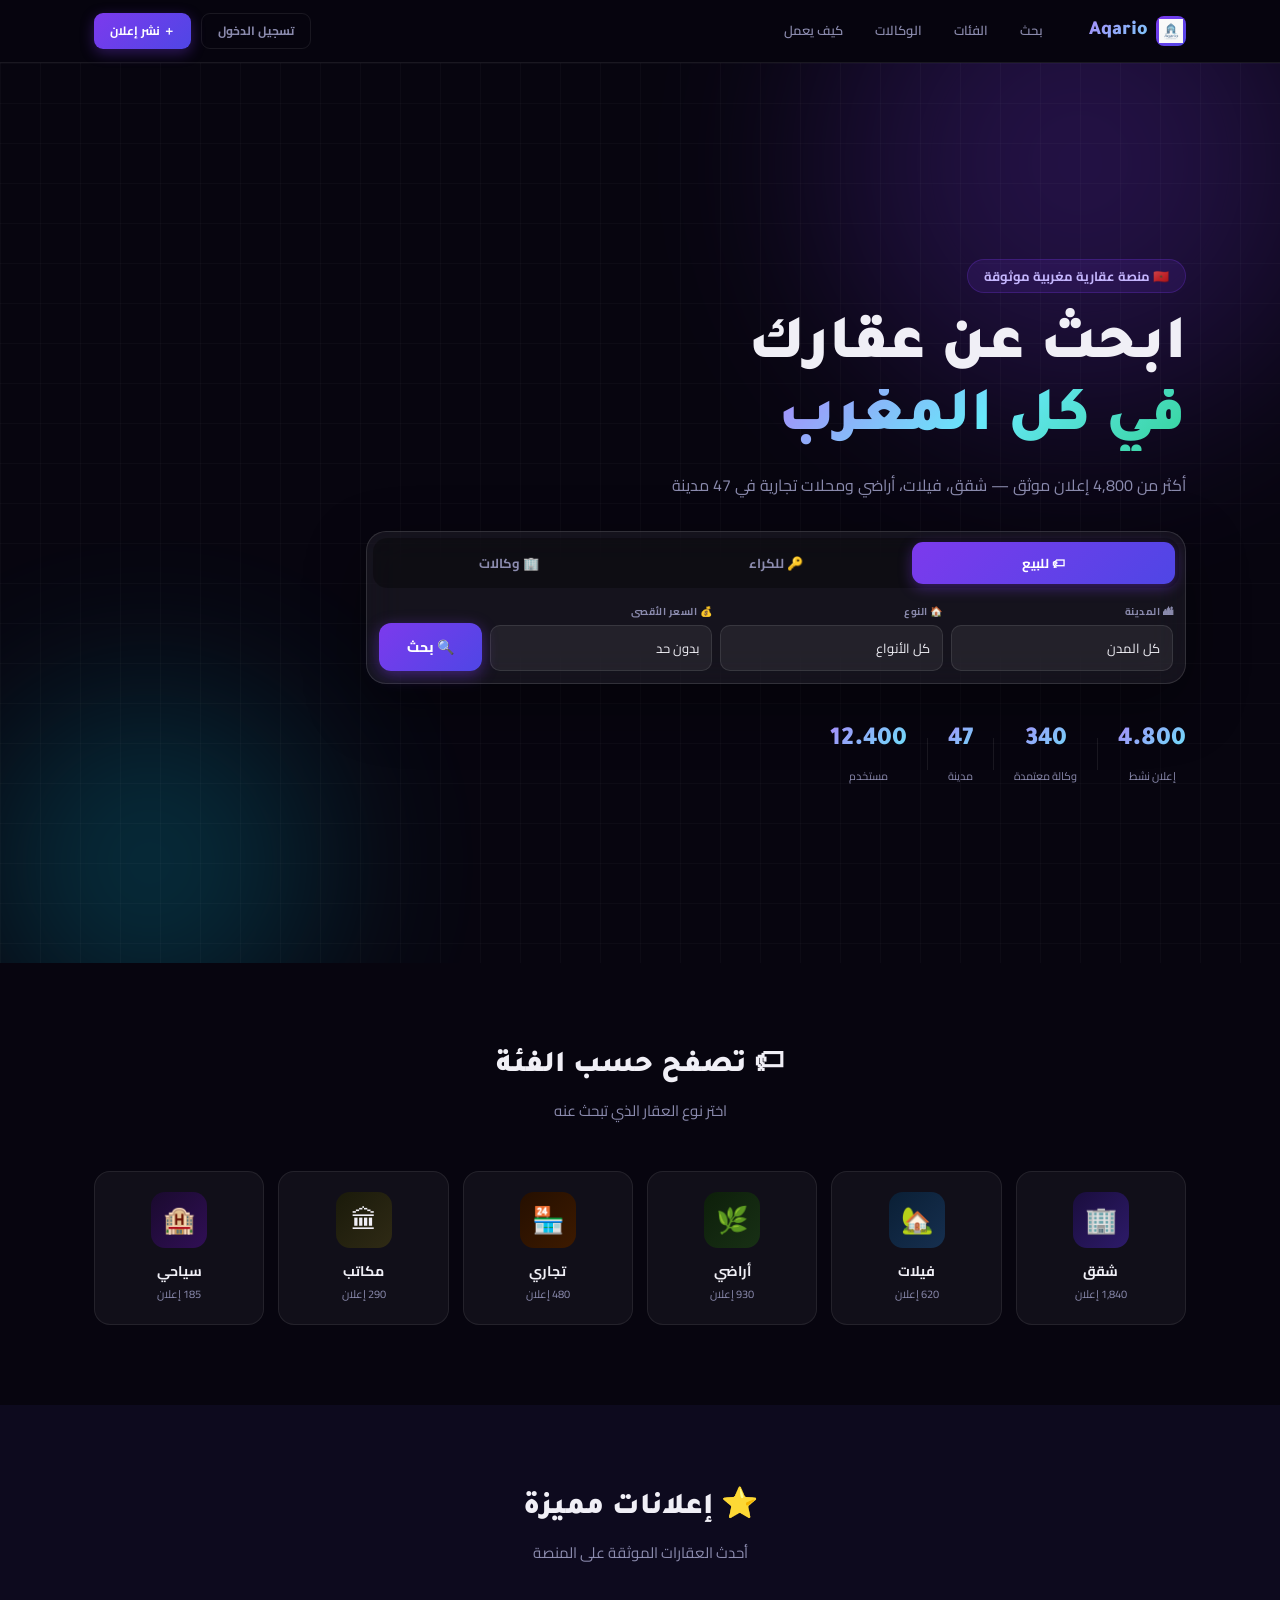
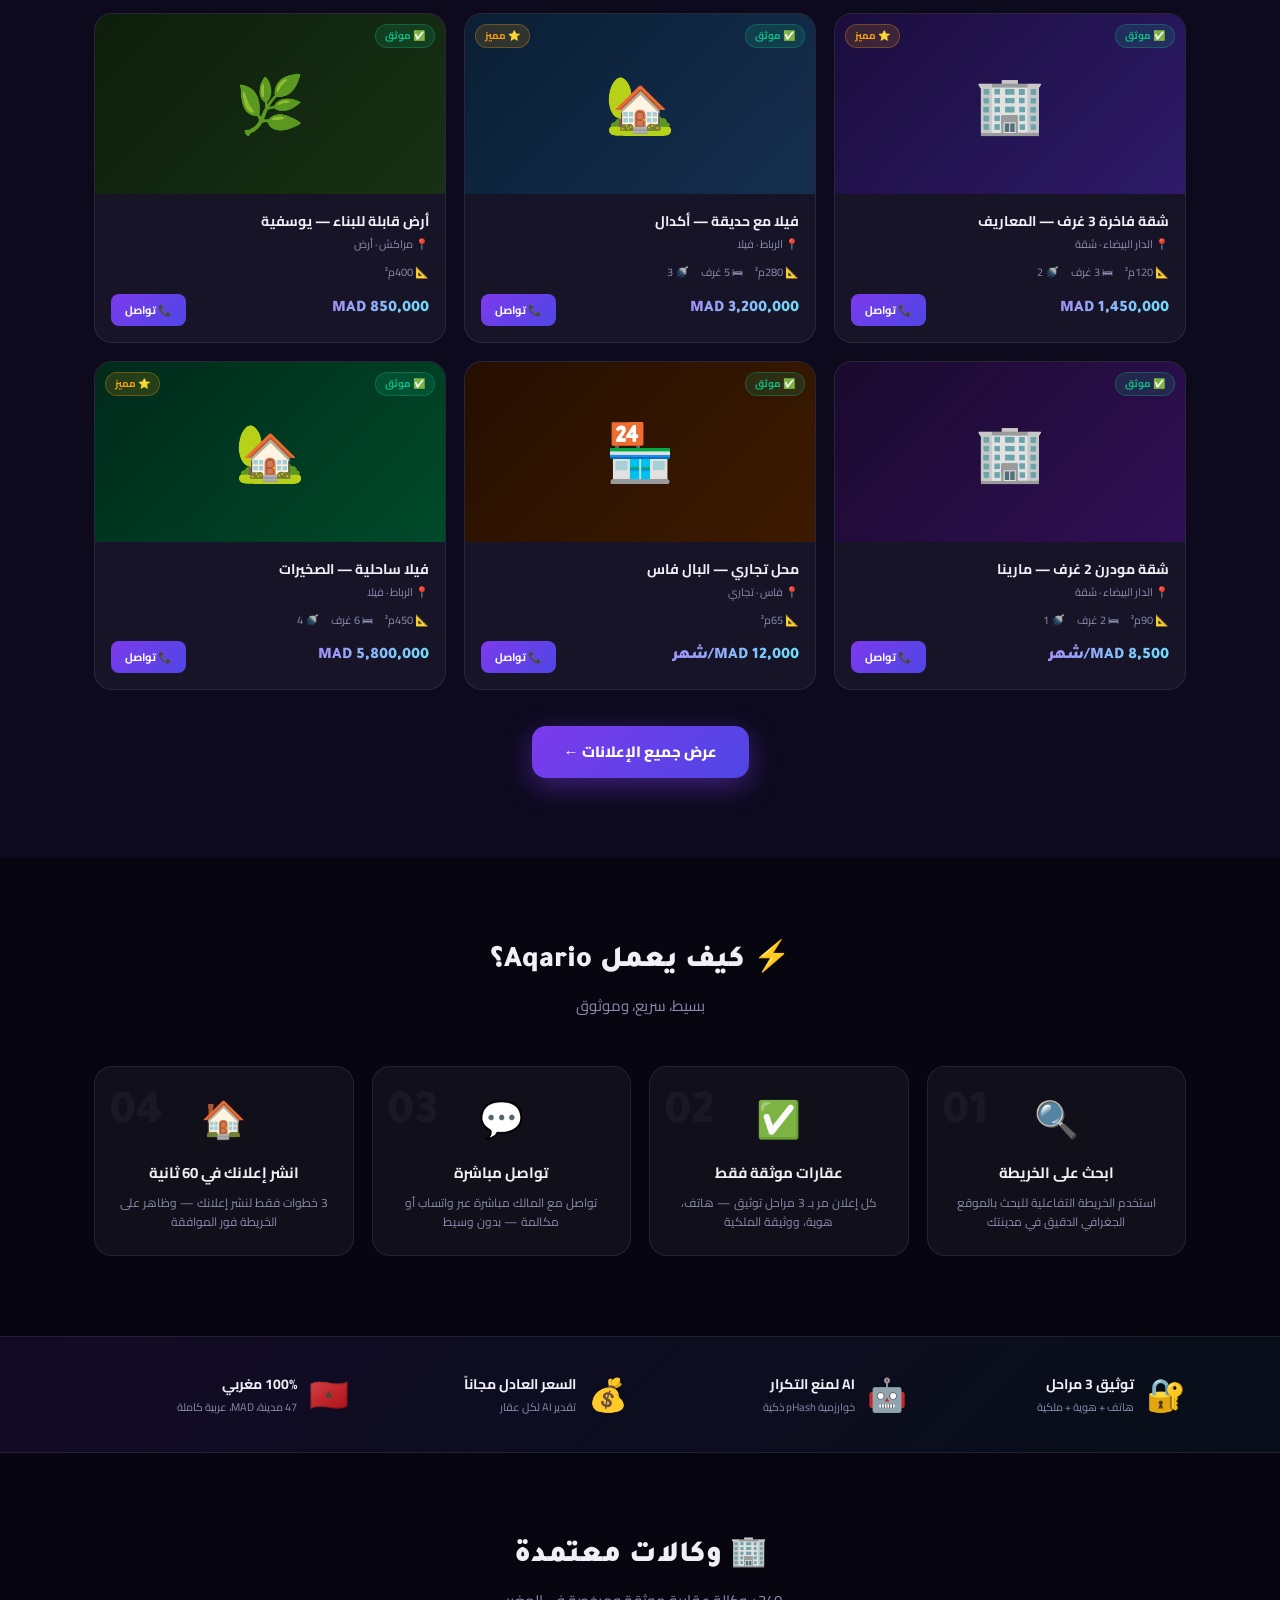
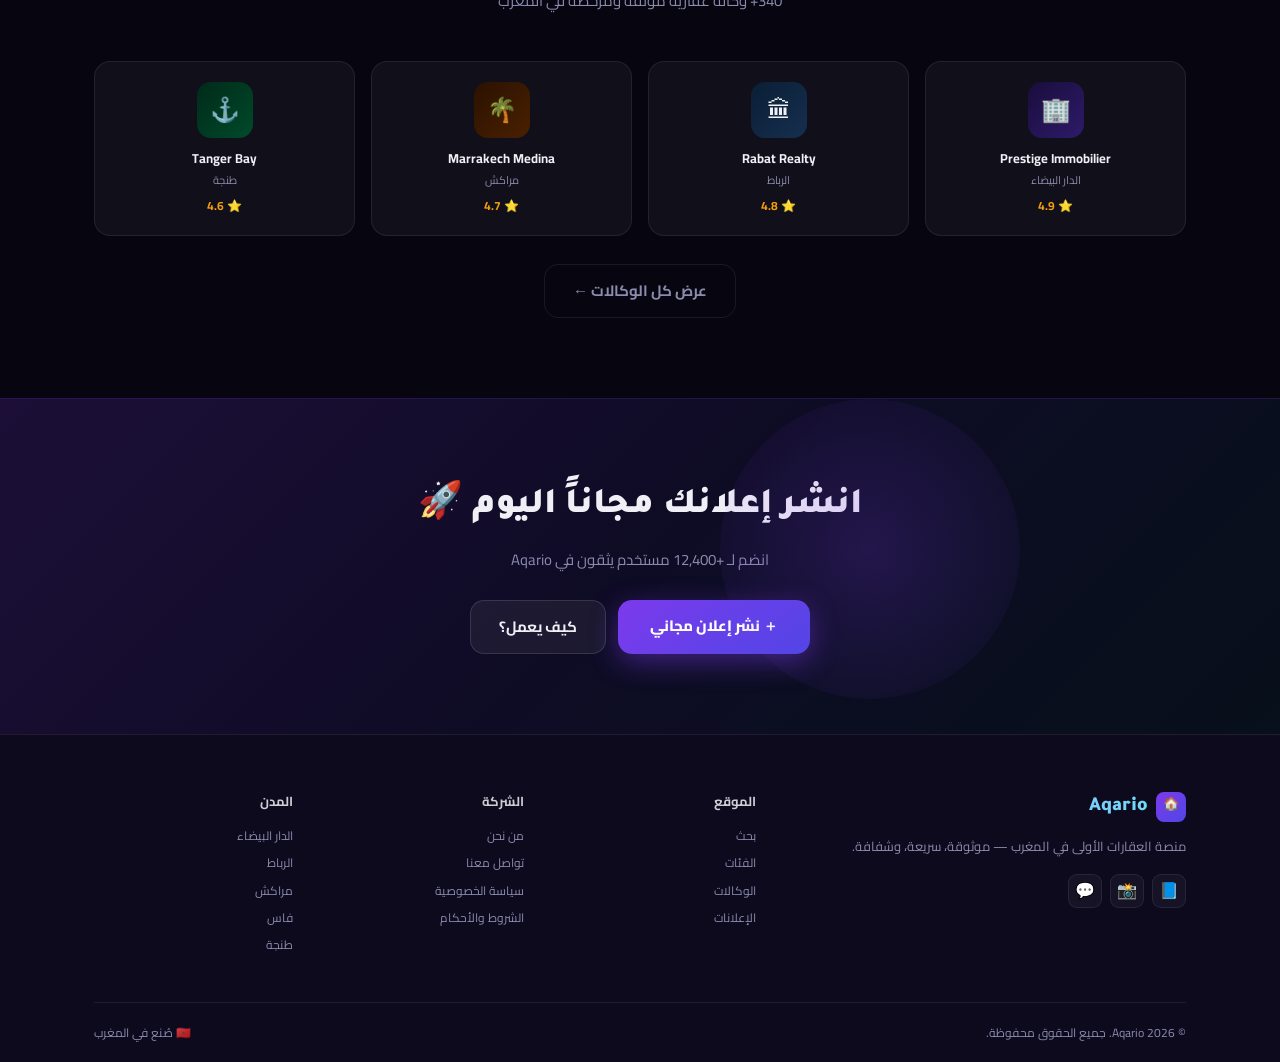
==== commit e93009dc: "Update logo in navbar with image" ====
--- a/index.html
+++ b/index.html
@@ -21,7 +21,9 @@
 <nav class="navbar" id="navbar">
   <div class="nav-inner">
     <a href="index.html" class="logo">
-      <div class="logo-mark">🏠</div>
+    <div class="logo-mark">
+  <img src="images/aqario-icon.png" alt="Aqario" style="width:24px;height:24px;object-fit:contain;">
+</div>
       <span>Aqario</span>
     </a>
     <div class="nav-links" id="navLinks">
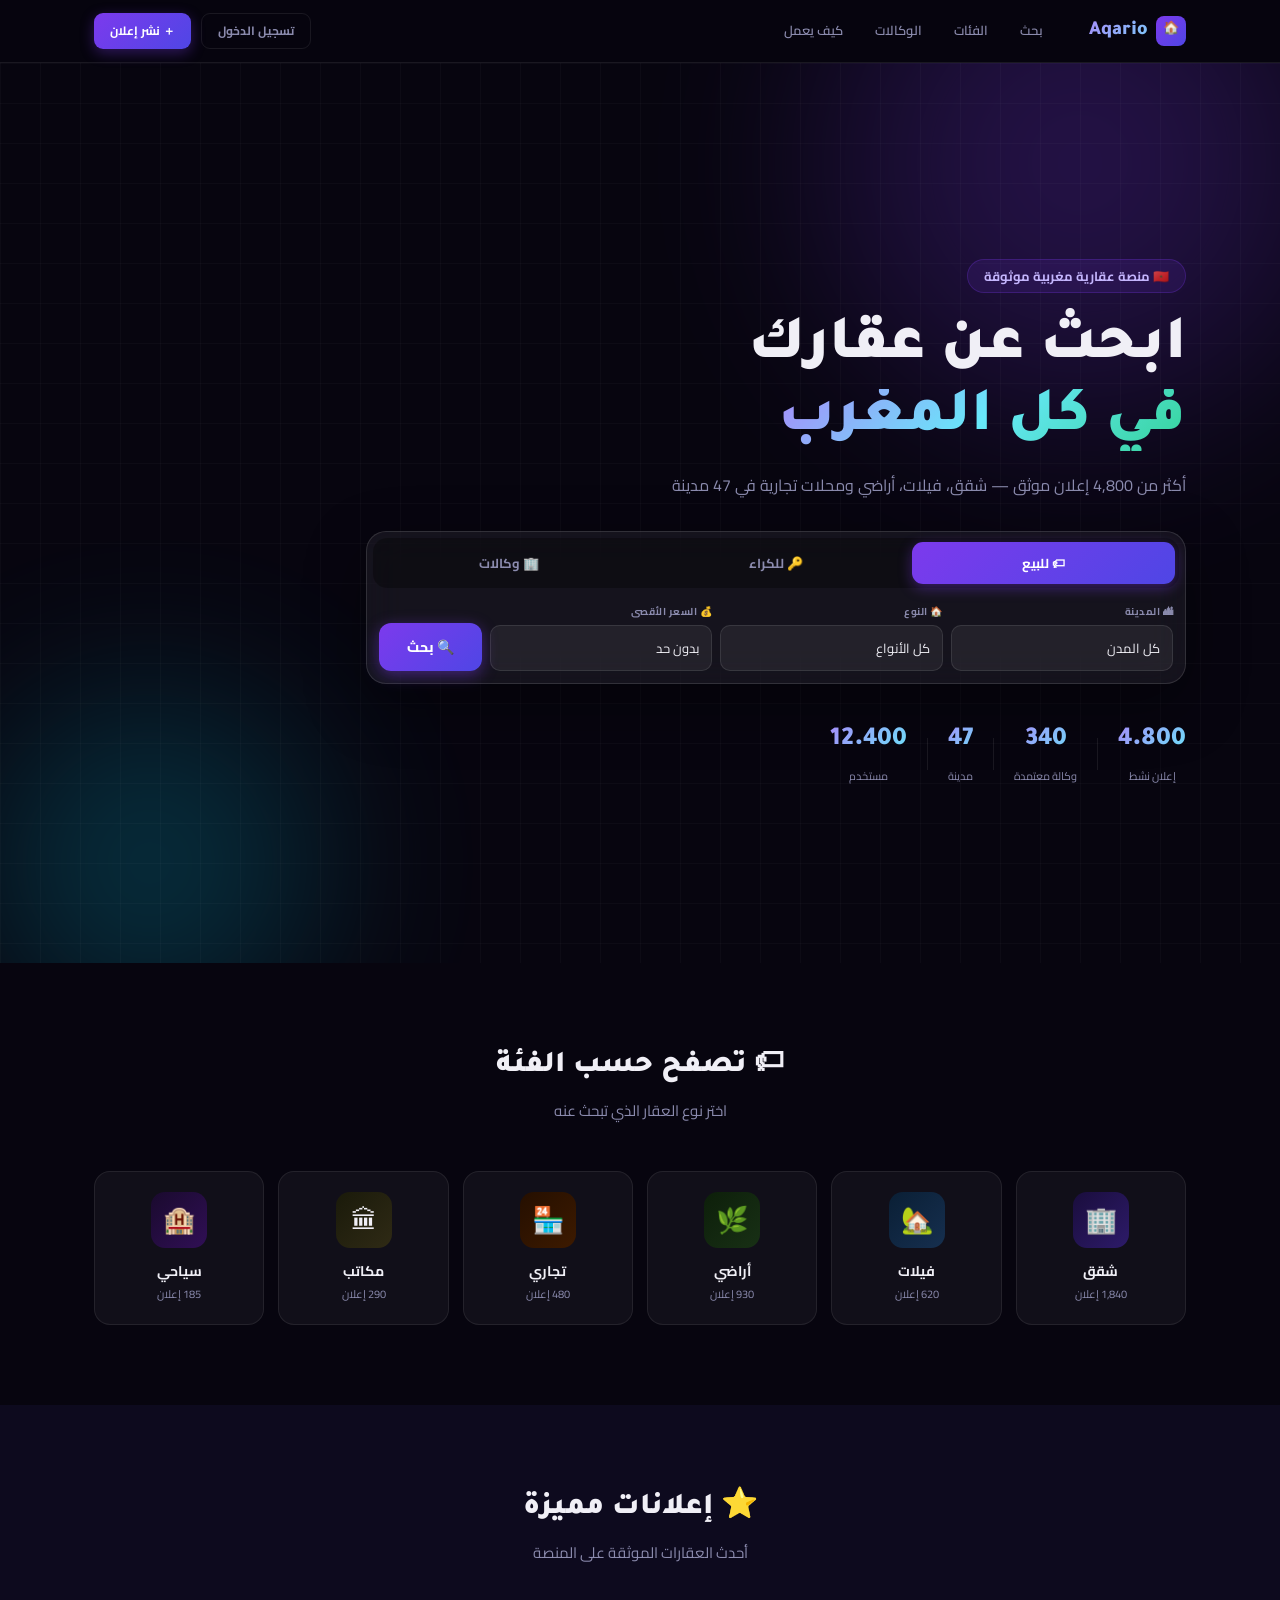
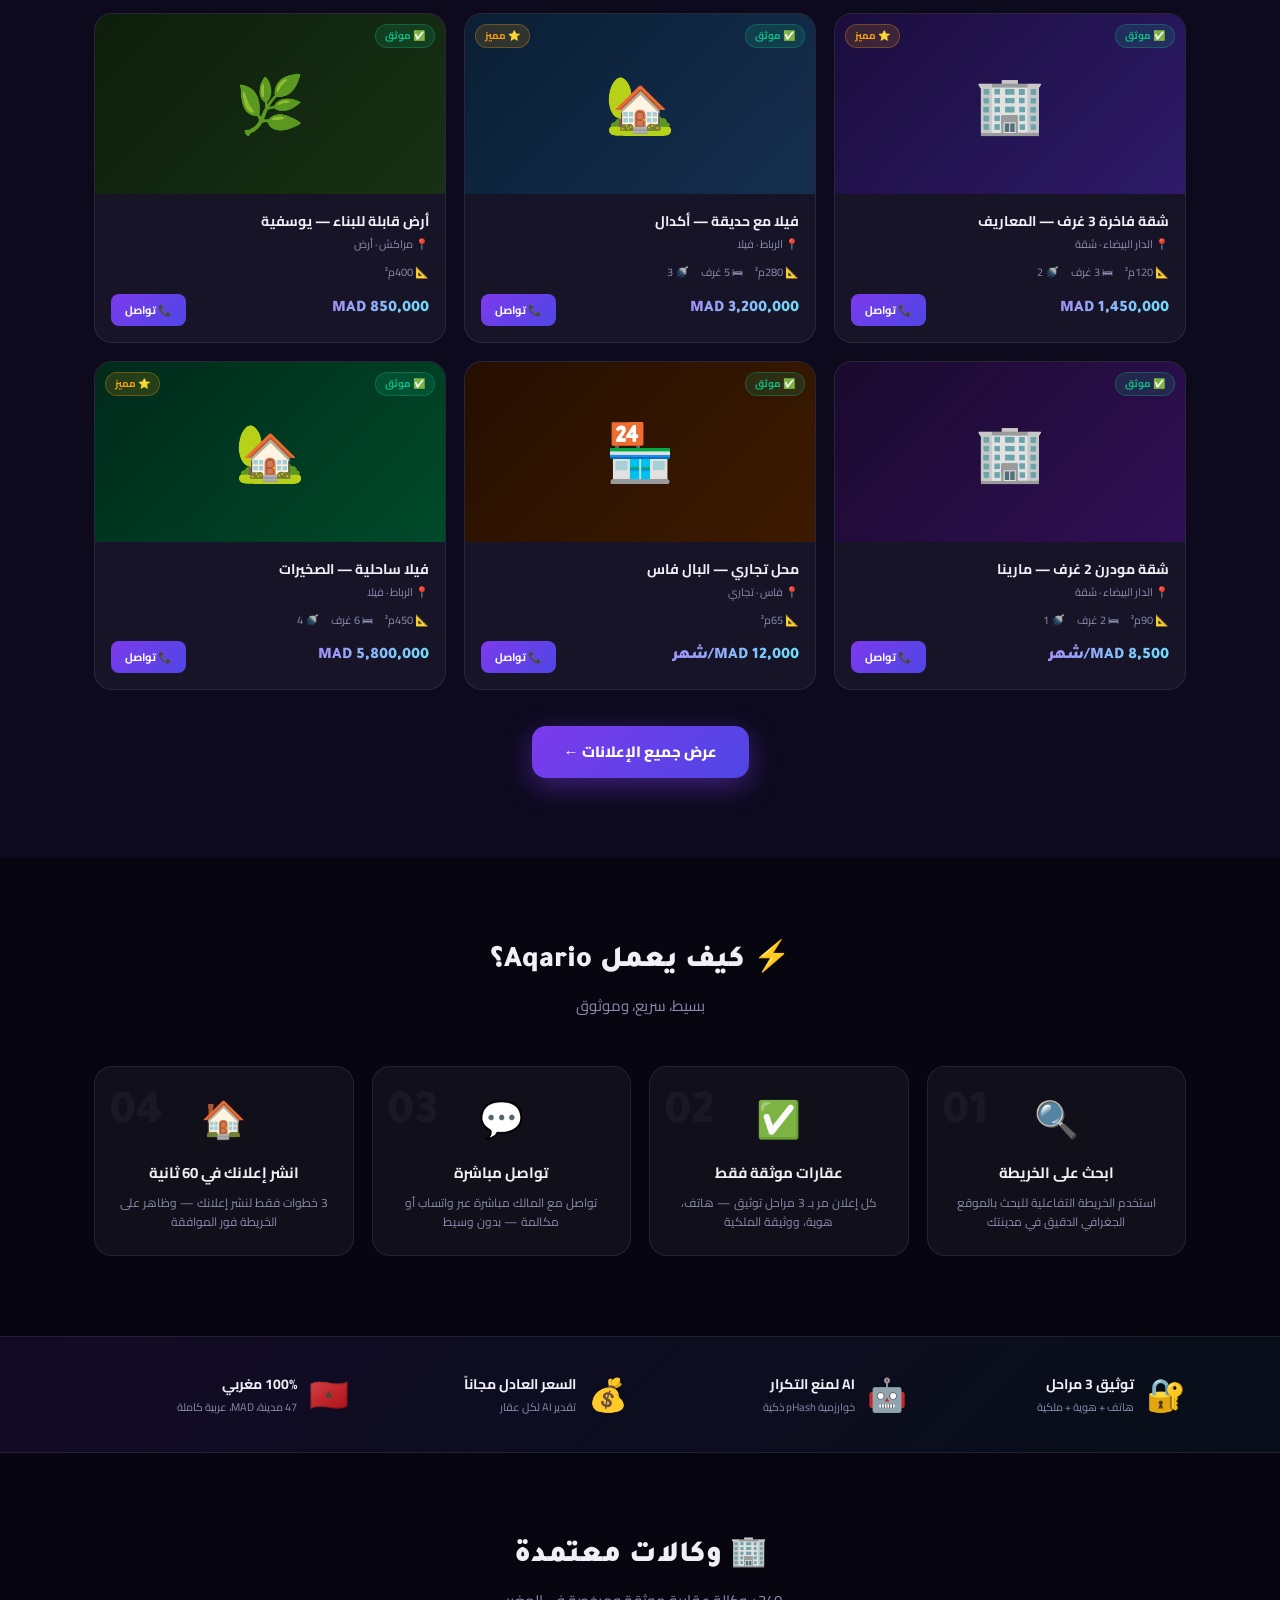
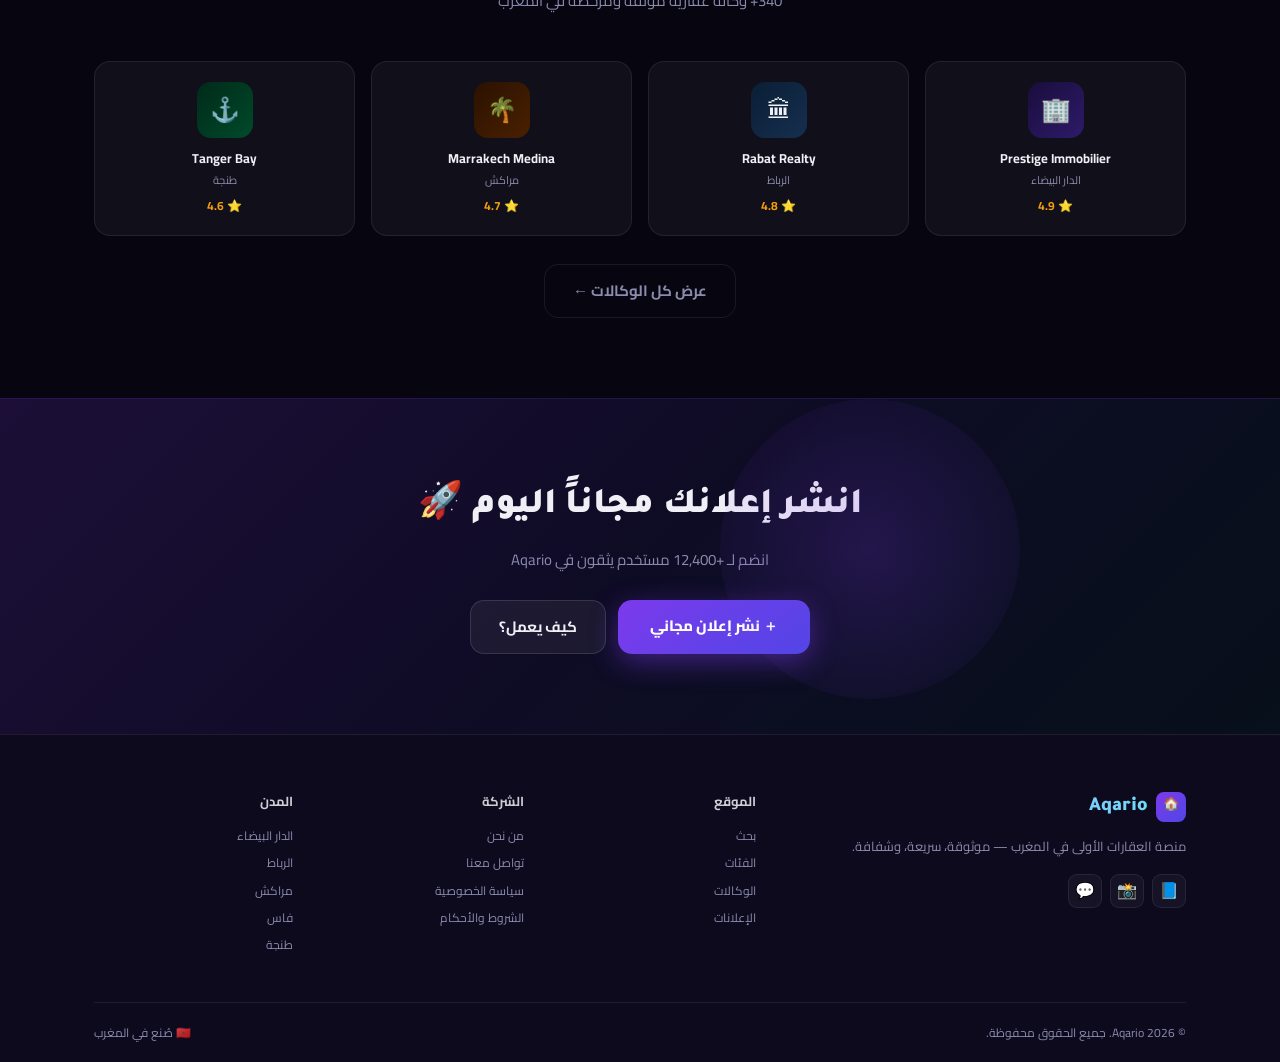
==== commit 7f9f0c50: "App" ====
--- a/index.html
+++ b/index.html
@@ -1,9 +1,6 @@
 <!DOCTYPE html>
 <html lang="ar" dir="rtl">
-<head> 
-<link rel="icon" type="image/png" href="images/aqario-icon.png">
-<link rel="apple-touch-icon" href="images/aqario-icon.png">
-<link rel="manifest" href="manifest.json">
+<head>
 <meta charset="UTF-8">
 <meta name="viewport" content="width=device-width, initial-scale=1.0">
 <meta name="description" content="Aqario — منصة العقارات الأولى في المغرب. ابحث عن شقة، فيلا، أرض أو محل تجاري بسهولة وثقة.">
@@ -12,6 +9,7 @@
 <meta property="og:image" content="images/og-cover.png">
 <title>Aqario — عقارات المغرب</title>
 <link rel="stylesheet" href="style.css">
+<link rel="icon" href="images/favicon.png" type="image/png">
 <link rel="manifest" href="manifest.json">
 <link href="https://fonts.googleapis.com/css2?family=Cairo:wght@300;400;600;700;900&family=Tajawal:wght@700;800;900&display=swap" rel="stylesheet">
 </head>
@@ -21,9 +19,7 @@
 <nav class="navbar" id="navbar">
   <div class="nav-inner">
     <a href="index.html" class="logo">
-    <div class="logo-mark">
-  <img src="images/aqario-icon.png" alt="Aqario" style="width:24px;height:24px;object-fit:contain;">
-</div>
+      <div class="logo-mark">🏠</div>
       <span>Aqario</span>
     </a>
     <div class="nav-links" id="navLinks">
